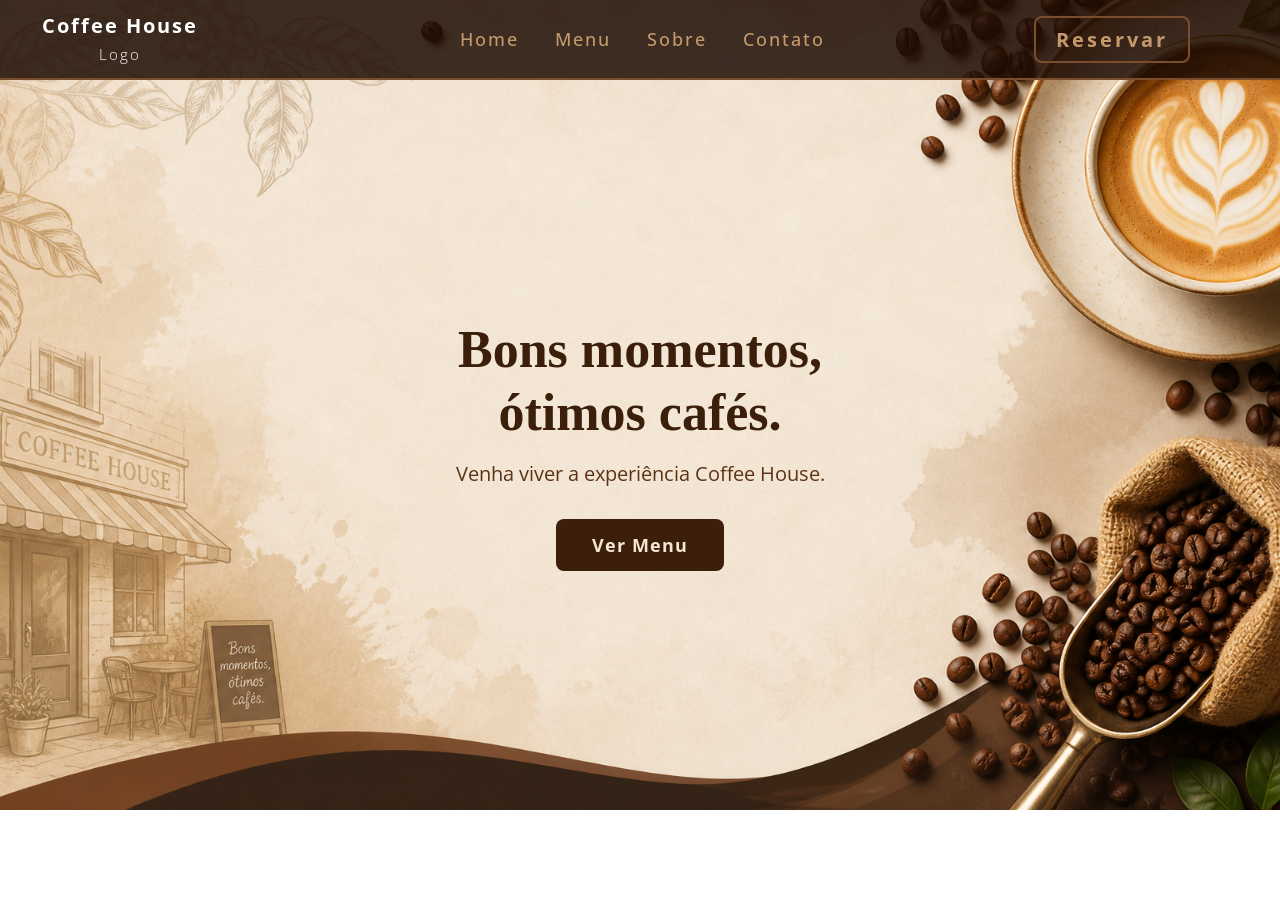
==== index.html @ dd206378 "feat: add hero section and navigation" ====
<!DOCTYPE html>
<html lang="pt-br">
    <head>
        <title>Landing Page Cafeteria</title>
        <meta charset="UTF-8">
        <meta name="viewport" content="width=device-width, initial-scale=1.0">
        <meta name="description" content="Conteúdo do meu site."/>
        <meta name="keywords" content="palavras,separadas,por,virgula"/>
        <meta name="author" content="Leonardo"/>
        <link rel="stylesheet" href="css/style.css">
        <link rel="preconnect" href="https://fonts.googleapis.com">
        <link rel="preconnect" href="https://fonts.gstatic.com" crossorigin>
        <link href="https://fonts.googleapis.com/css2?family=Open+Sans:ital,wght@0,300..800;1,300..800&display=swap" rel="stylesheet">
    </head>
    <body>
        <header>
            <nav>
                <div class="logo">
                    <p>Coffee House</p>
                    <span>Logo</span>
                </div>

                <div>
                    <ul>
                        <li><a href="">Home</a></li>
                        <li><a href="">Menu</a></li>
                        <li><a href="">Sobre</a></li>
                        <li><a href="">Contato</a></li>
                    </ul>
                </div>

                <a href="" class="btn-reservar">Reservar</a>
            </nav>

            <div class="hero-content">
                <h1>Bons momentos,<br>ótimos cafés.</h1>
                <p>Venha viver a experiência Coffee House.</p>
                <a href="#" class="btn-ver-menu">Ver Menu</a>
            </div>
        </header>

    </body>
</html>
---- css/style.css ----
*{
    margin: 0;
    padding: 0;
    box-sizing: border-box;
    font-family: "Open Sans";
}

html, body{
    height: 100%;
}

.container{
    max-width: 1280px;
    margin: 0 auto;
}

header{
    display: flex;
    flex-direction: column;
    width: 100%;
    height: 90vh;
    background-image: url(../assets/img/bg-coffee.png);
    background-size: 100% 100%;
    background-position: center;
}

.logo{
    width: 160px;
    text-align: center;
    color: white;
    font-size: 20px;
    font-weight: bold;
    letter-spacing: 2px;
}

.logo span{
    font-size: 15px;
    font-weight: 200;
}

nav{
    display: flex;
    justify-content: space-between;
    align-items: center;
    padding: 0 40px;
    height: 80px;
    background-color: rgba(30, 12, 4, 0.85);
    border-bottom: 2px solid #7A4E2D;
}

nav ul{
    list-style: none;
    display: flex;
    gap: 36px;
}

nav ul li a{
    text-decoration: none;
    font-size: 18px;
    color: #C49A6C;
    letter-spacing: 2px;
    font-weight: 500;
}

nav ul li a.active{
    color: #F5E6D3;
    font-weight: bold;
    border-bottom: 1px solid #C49A6C;
    padding-bottom: 2px;
}

nav ul li a:hover{
    color: #F5E6D3;
}

.btn-reservar{
    position: relative;
    right: 50px;
    text-decoration: none;
    font-size: 20px;
    font-weight: 700;
    color: #C49A6C;
    letter-spacing: 3px;
    border: 2px solid #7A4E2D;
    padding: 8px 20px;
    border-radius: 8px;
}

.btn-reservar:hover{
    color: #F5E6D3;
    border-color: #C49A6C;
}

.hero-content {
    flex: 1;
    display: flex;
    flex-direction: column;
    justify-content: center;
    align-items: center;
    text-align: center;
    max-width: 100%;
    padding: 60px;
}

.hero-content h1{
    font-size: 52px;
    color: #3B1F0A;
    line-height: 1.2;
    margin-bottom: 16px;
    font-family: Georgia, serif;
}

.hero-content p {
    font-size: 20px;
    color: #5C3317;
    margin-bottom: 32px;
}

.btn-ver-menu{
    display: inline-block;
    background-color: #3B1F0A;
    color: #F5E6D3;
    text-decoration: none;
    padding: 14px 36px;
    border-radius: 8px;
    font-size: 18px;
    font-weight: bold;
    letter-spacing: 1px;
}

.btn-ver-menu:hover{
    background: #3B1F0A;
    background: linear-gradient(90deg, rgba(59, 31, 10, 1) 0%, rgba(133, 83, 45, 1) 50%, rgba(59, 31, 10, 1) 100%);
    outline: 2px solid #9e6a43;
    outline-offset: -4px;
}
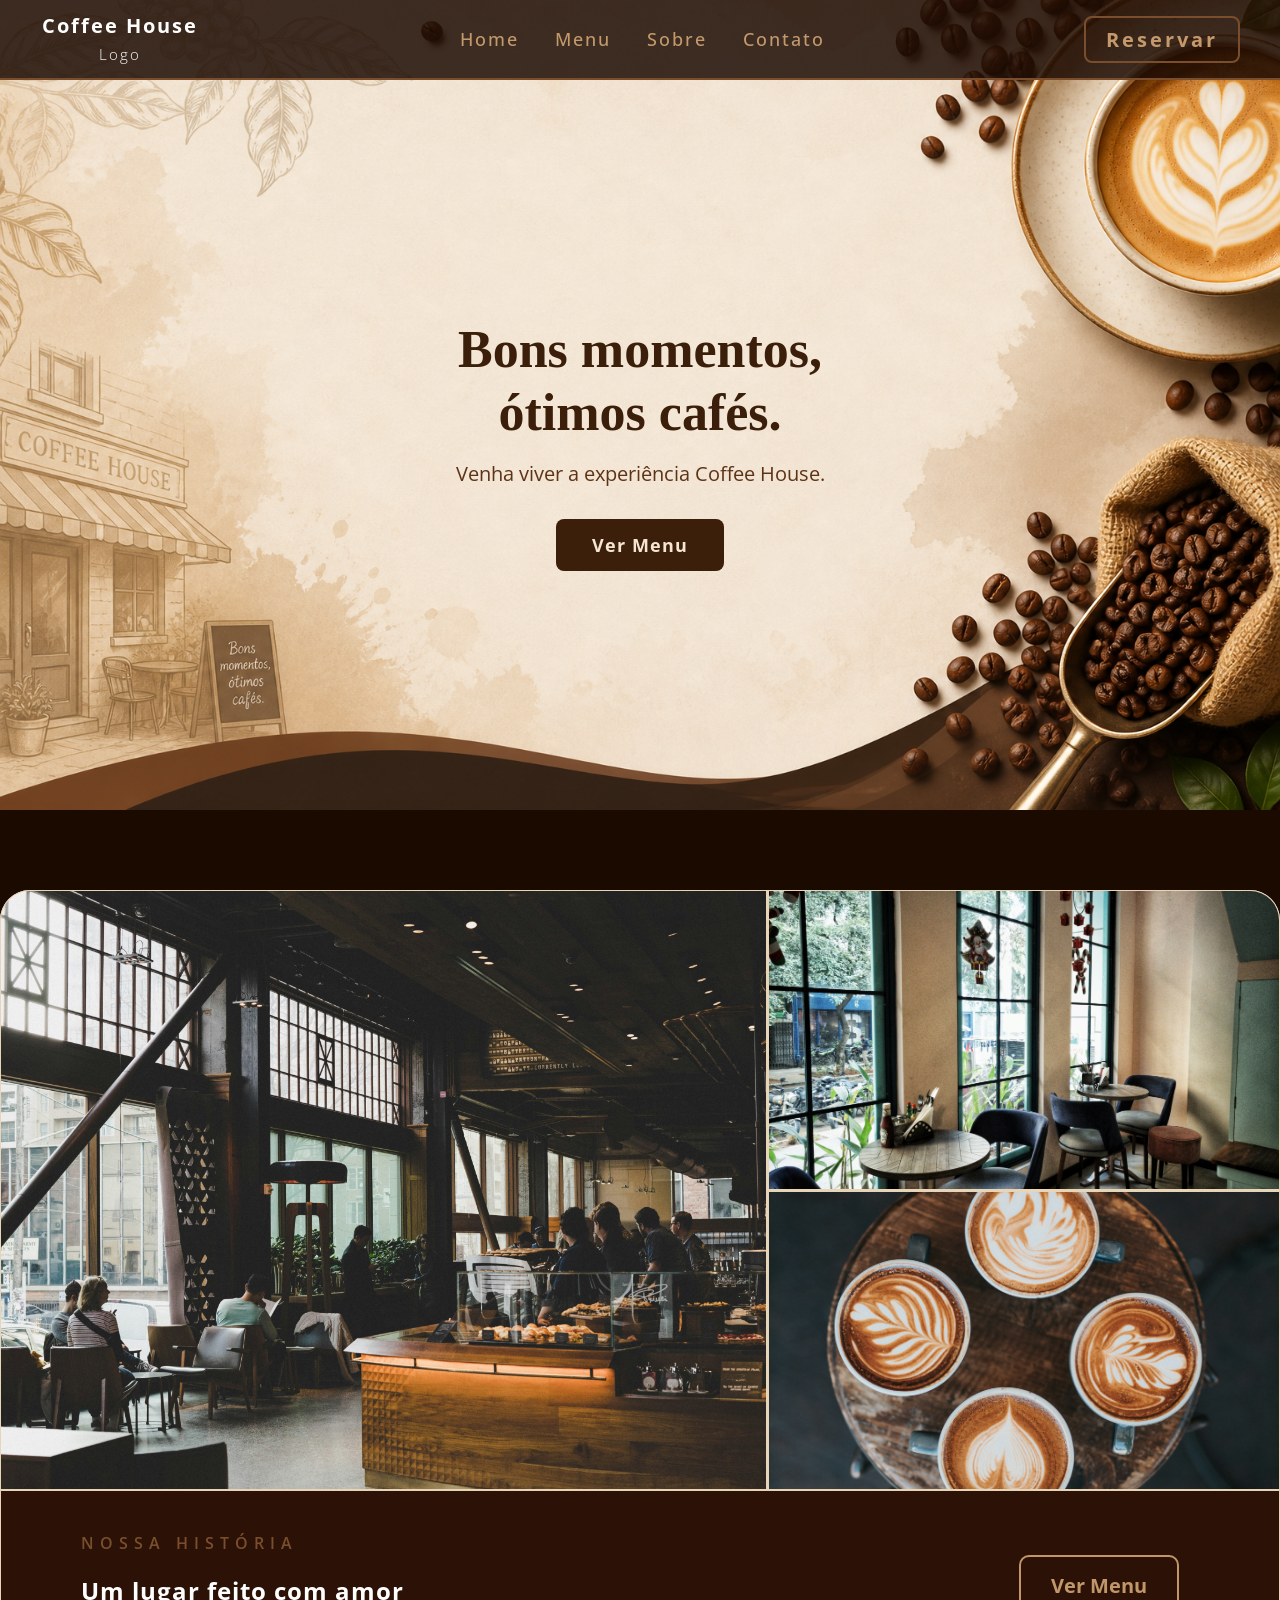
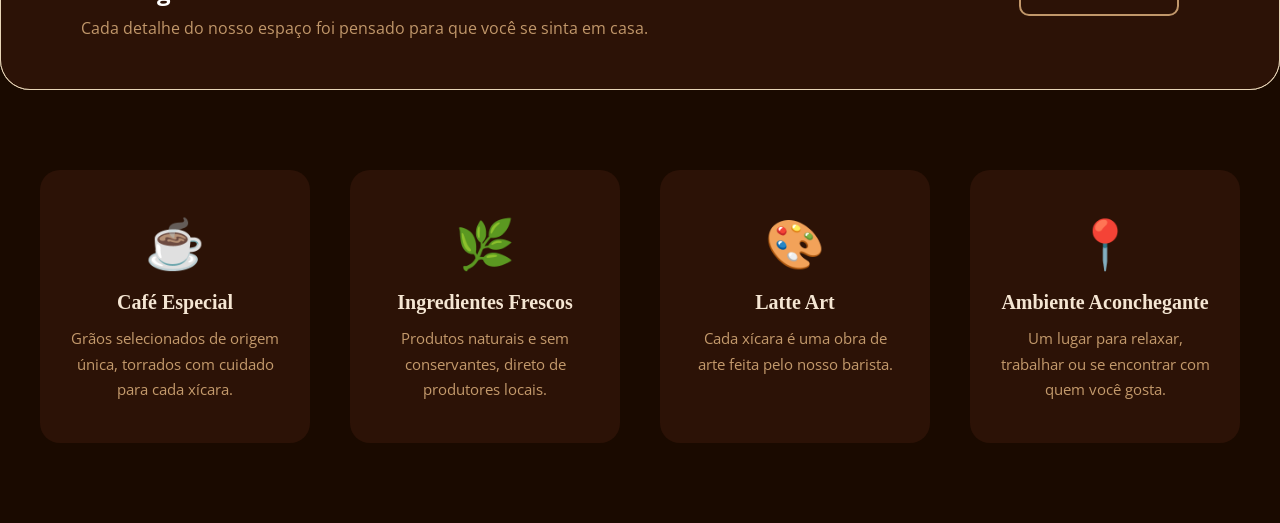
==== commit 23174090: "feat: add ambience gallery and differences section" ====
--- a/index.html
+++ b/index.html
@@ -22,14 +22,14 @@
 
                 <div>
                     <ul>
-                        <li><a href="">Home</a></li>
-                        <li><a href="">Menu</a></li>
-                        <li><a href="">Sobre</a></li>
-                        <li><a href="">Contato</a></li>
+                        <li><a href="#">Home</a></li>
+                        <li><a href="#">Menu</a></li>
+                        <li><a href="#">Sobre</a></li>
+                        <li><a href="#">Contato</a></li>
                     </ul>
                 </div>
 
-                <a href="" class="btn-reservar">Reservar</a>
+                <a href="#" class="btn-reservar">Reservar</a>
             </nav>
 
             <div class="hero-content">
@@ -39,5 +39,59 @@
             </div>
         </header>
 
+        <section class="ambience">
+            <div class="gallery-container">
+                <div class="gallery-grid">
+                    <div class="gallery-main">
+                        <img src="assets/img/coffee-interior.jpg" alt="Interior principal">
+                    </div>
+
+                    <div class="gallery-side">
+                        <img src="assets/img/coffee-ambience.jpg" alt="Foto 2">
+                    </div>
+
+                    <div class="gallery-side">
+                        <img src="assets/img/coffee-art.jpg" alt="Foto 3">
+                    </div>
+                </div>
+
+                <div class="info-bar">
+                    <div class="info-text">
+                        <span class="tag">NOSSA HISTÓRIA</span>
+                        <h2>Um lugar feito com amor</h2>
+                        <p>Cada detalhe do nosso espaço foi pensado para que você se sinta em casa.</p>
+                    </div>
+                    <a href="#menu" class="info-btn-ver-menu">Ver Menu</a>
+                </div>
+            </div>
+        </section>
+
+        <section id="differences">
+            <div class="container">
+                <div class="card">
+                    <span>☕</span>
+                    <h3>Café Especial</h3>
+                    <p>Grãos selecionados de origem única, torrados com cuidado para cada xícara.</p>
+                </div>
+
+                <div class="card">
+                    <span>🌿</span>
+                    <h3>Ingredientes Frescos</h3>
+                    <p>Produtos naturais e sem conservantes, direto de produtores locais.</p>
+                </div>
+                
+                <div class="card">
+                    <span>🎨</span>
+                    <h3>Latte Art</h3>
+                    <p>Cada xícara é uma obra de arte feita pelo nosso barista.</p>
+                </div>
+
+                <div class="card">
+                    <span>📍</span>
+                    <h3>Ambiente Aconchegante</h3>
+                    <p>Um lugar para relaxar, trabalhar ou se encontrar com quem você gosta.</p>
+                </div>
+            </div>
+        </section>
     </body>
 </html>
--- a/css/style.css
+++ b/css/style.css
@@ -2,16 +2,12 @@
     margin: 0;
     padding: 0;
     box-sizing: border-box;
-    font-family: "Open Sans";
+    font-family: "Open Sans", sans-serif;
 }
 
 html, body{
     height: 100%;
-}
-
-.container{
-    max-width: 1280px;
-    margin: 0 auto;
+    background-color: #1a0a00;
 }
 
 header{
@@ -74,8 +70,6 @@
 }
 
 .btn-reservar{
-    position: relative;
-    right: 50px;
     text-decoration: none;
     font-size: 20px;
     font-weight: 700;
@@ -91,7 +85,7 @@
     border-color: #C49A6C;
 }
 
-.hero-content {
+.hero-content{
     flex: 1;
     display: flex;
     flex-direction: column;
@@ -110,7 +104,7 @@
     font-family: Georgia, serif;
 }
 
-.hero-content p {
+.hero-content p{
     font-size: 20px;
     color: #5C3317;
     margin-bottom: 32px;
@@ -130,7 +124,146 @@
 
 .btn-ver-menu:hover{
     background: #3B1F0A;
-    background: linear-gradient(90deg, rgba(59, 31, 10, 1) 0%, rgba(133, 83, 45, 1) 50%, rgba(59, 31, 10, 1) 100%);
+    background: linear-gradient(90deg, 
+    rgba(59, 31, 10, 1) 0%, 
+    rgba(133, 83, 45, 1) 50%, 
+    rgba(59, 31, 10, 1) 100%);
     outline: 2px solid #9e6a43;
     outline-offset: -4px;
+}
+
+.ambience{
+    background-color: #1a0a00;
+    margin-top: 80px;
+}
+
+.gallery-container{
+    max-width: 1280px;
+    margin: 0 auto;
+    width: 100%;
+    height: 800px;
+    border-radius: 30px;
+    background-color: #E8D5B7;
+}
+
+.gallery-grid{
+    display: grid;
+    grid-template-columns: 3fr 2fr;
+    grid-template-rows: 1fr 1fr;
+    gap: 3px;
+    height: 75%;
+    overflow: hidden;
+    border: 1px solid #E8D5B7;
+    border-top-left-radius: 30px;
+    border-top-right-radius: 30px;
+}
+
+.gallery-main{
+    grid-row: 1 / 3;
+}
+
+.gallery-main,
+.gallery-side{
+    overflow: hidden;
+    min-height: 0;
+    min-width: 0;
+}
+
+.gallery-main img,
+.gallery-side img{
+    width: 100%;
+    height: 100%;
+    object-fit: cover;
+    display: block;
+}
+
+.info-bar{
+    display: flex;
+    align-items: center;
+    justify-content: space-between;
+    background: #2c1206;
+    padding: 30px 0 40px 80px;
+    gap: 1rem;
+    height: 25%;
+    border: 1px solid #E8D5B7;
+    border-bottom-left-radius: 30px;
+    border-bottom-right-radius: 30px;
+}
+
+.tag{
+    color: #7A4E2D;
+    letter-spacing: 6px;
+    font-weight: 600;
+}
+
+div.info-text h2{
+    color: white;
+    letter-spacing: 1px;
+    margin: 20px 0 10px 0;
+}
+
+div.info-text p{
+    color: #C1976A;
+}
+
+.info-btn-ver-menu{
+    color: #C1976A;
+    font-size: 20px;
+    font-weight: 700;
+    padding: 15px 30px;
+    margin-right: 100px;
+    border: 2px solid #C1976A;
+    border-radius: 10px;
+    text-decoration: none;
+}
+
+.info-btn-ver-menu:hover{
+    color: #ffd3a4;
+    border: 3px solid #ffd3a4;
+}
+
+#differences{
+    background-color: #1A0A00;
+    padding: 80px 40px;
+}
+
+#differences .container{
+    display: flex;
+    gap: 40px;
+    justify-content: center;
+}
+
+.card{
+    display: flex;
+    flex-direction: column;
+    align-items: center;
+    text-align: center;
+    background-color: #2C1206;
+    border-radius: 20px;
+    padding: 40px 30px;
+    flex: 1;
+    max-width: 320px;
+    transition: transform 0.3s;
+}
+
+.card:hover{
+    transform: translateY(-8px);
+}
+
+.card span{
+    font-size: 48px;
+    margin-bottom: 16px;
+}
+
+.card h3{
+    font-size: 20px;
+    color: #F5E6D3;
+    margin-bottom: 12px;
+    font-family: Georgia, serif;
+}
+
+.card p{
+    font-size: 15px;
+    color: #C49A6C;
+    line-height: 1.7;
 }
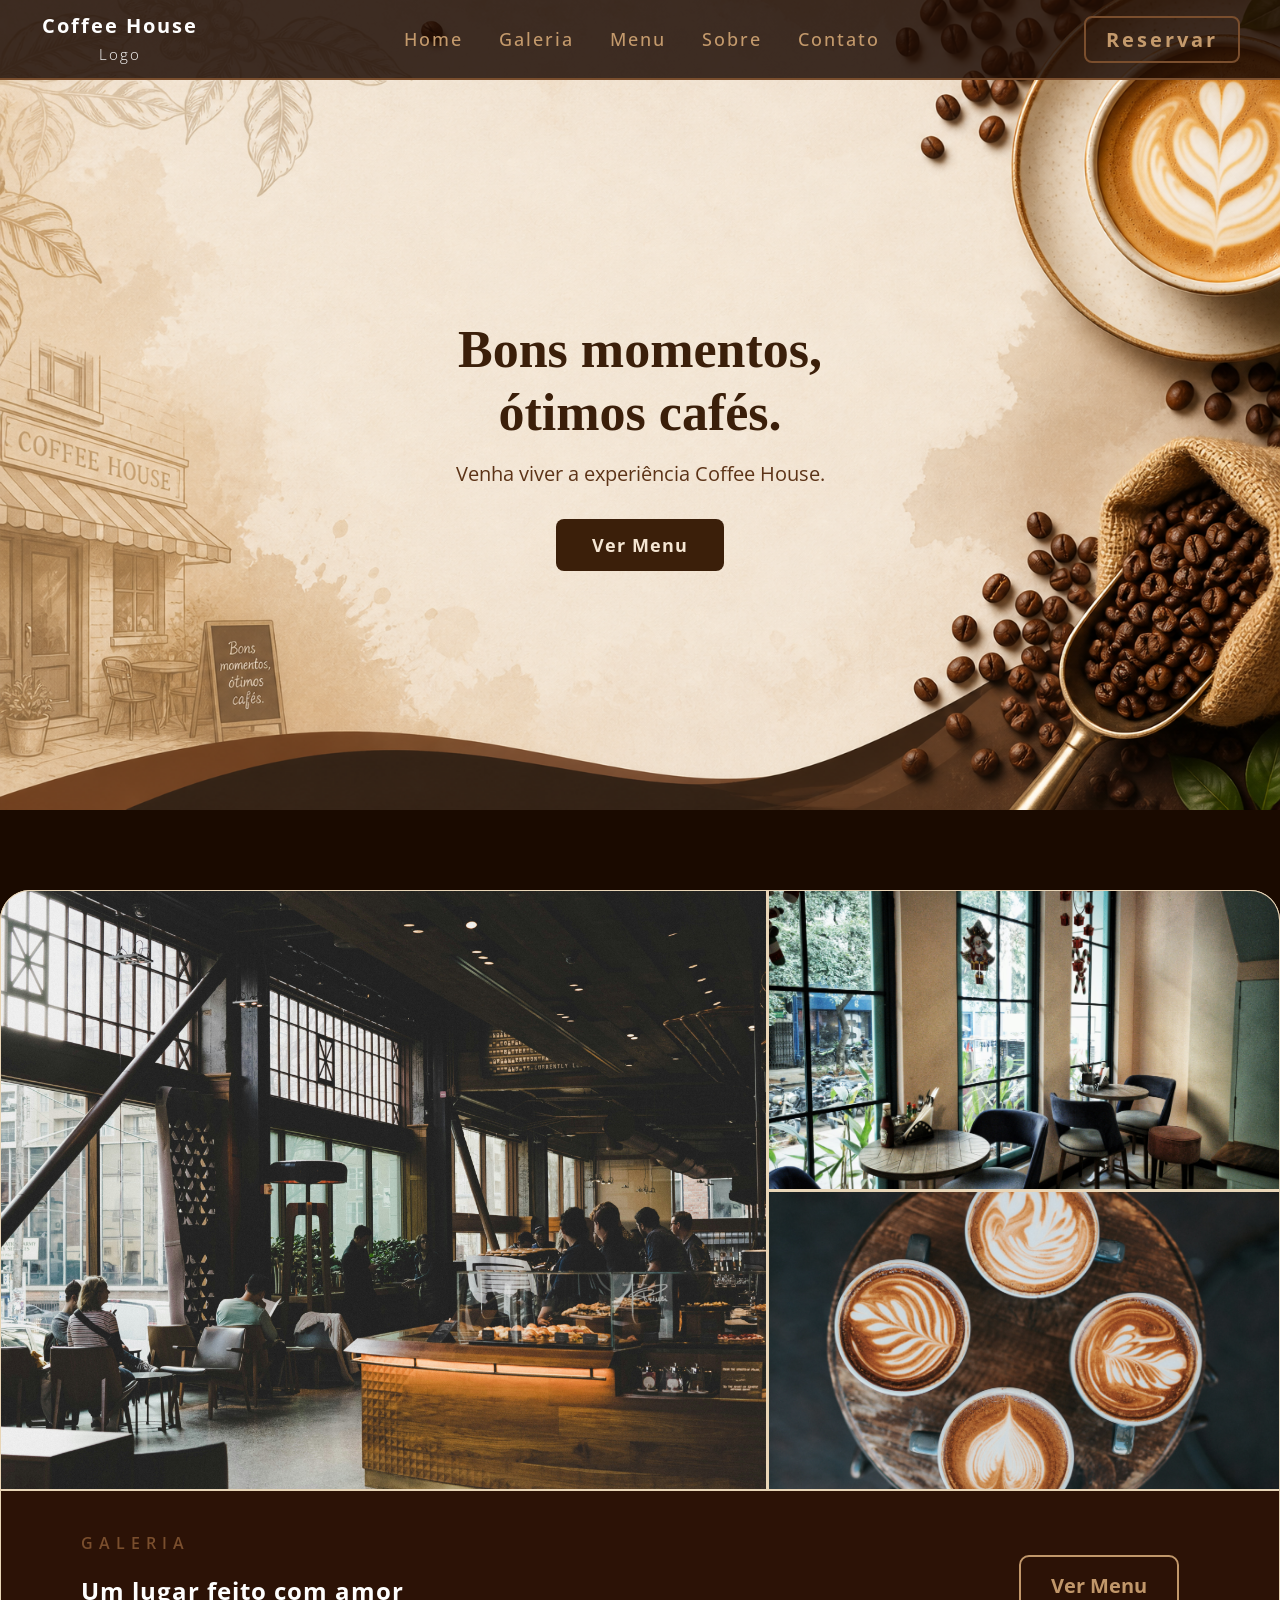
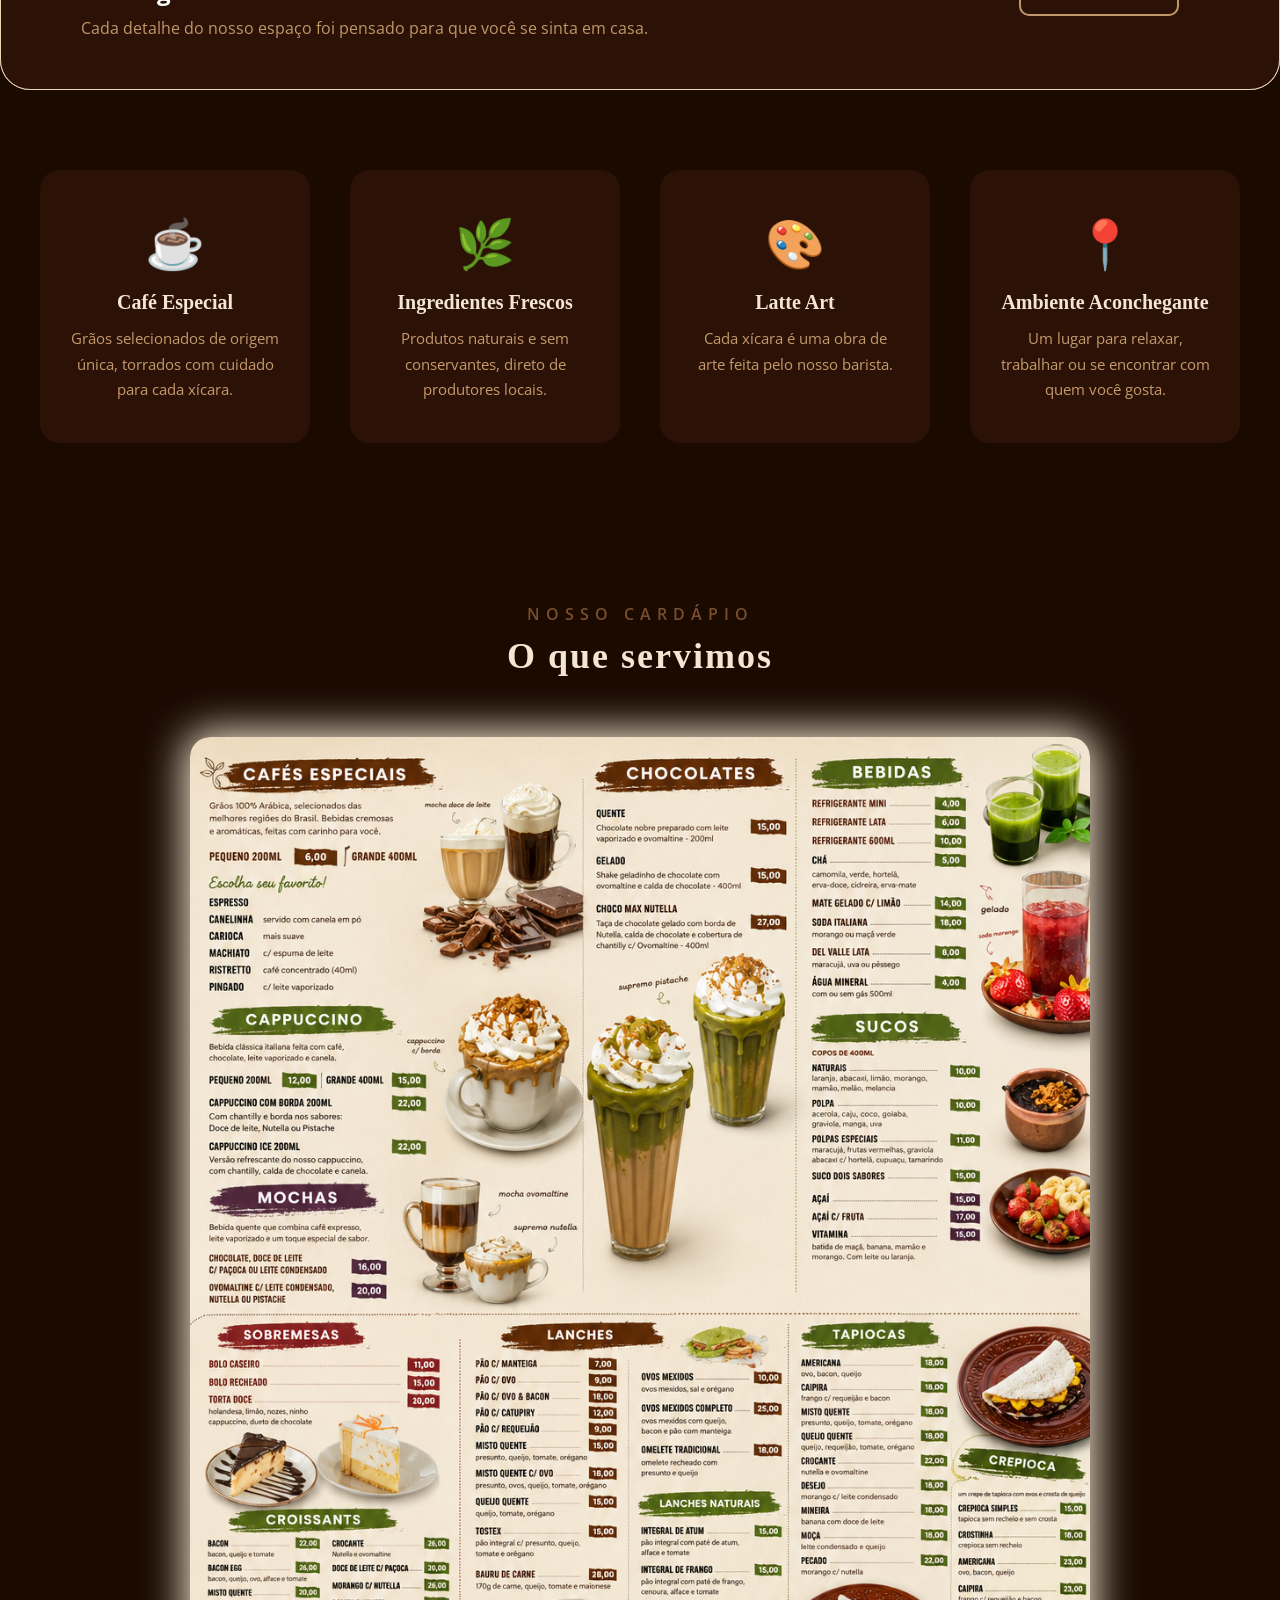
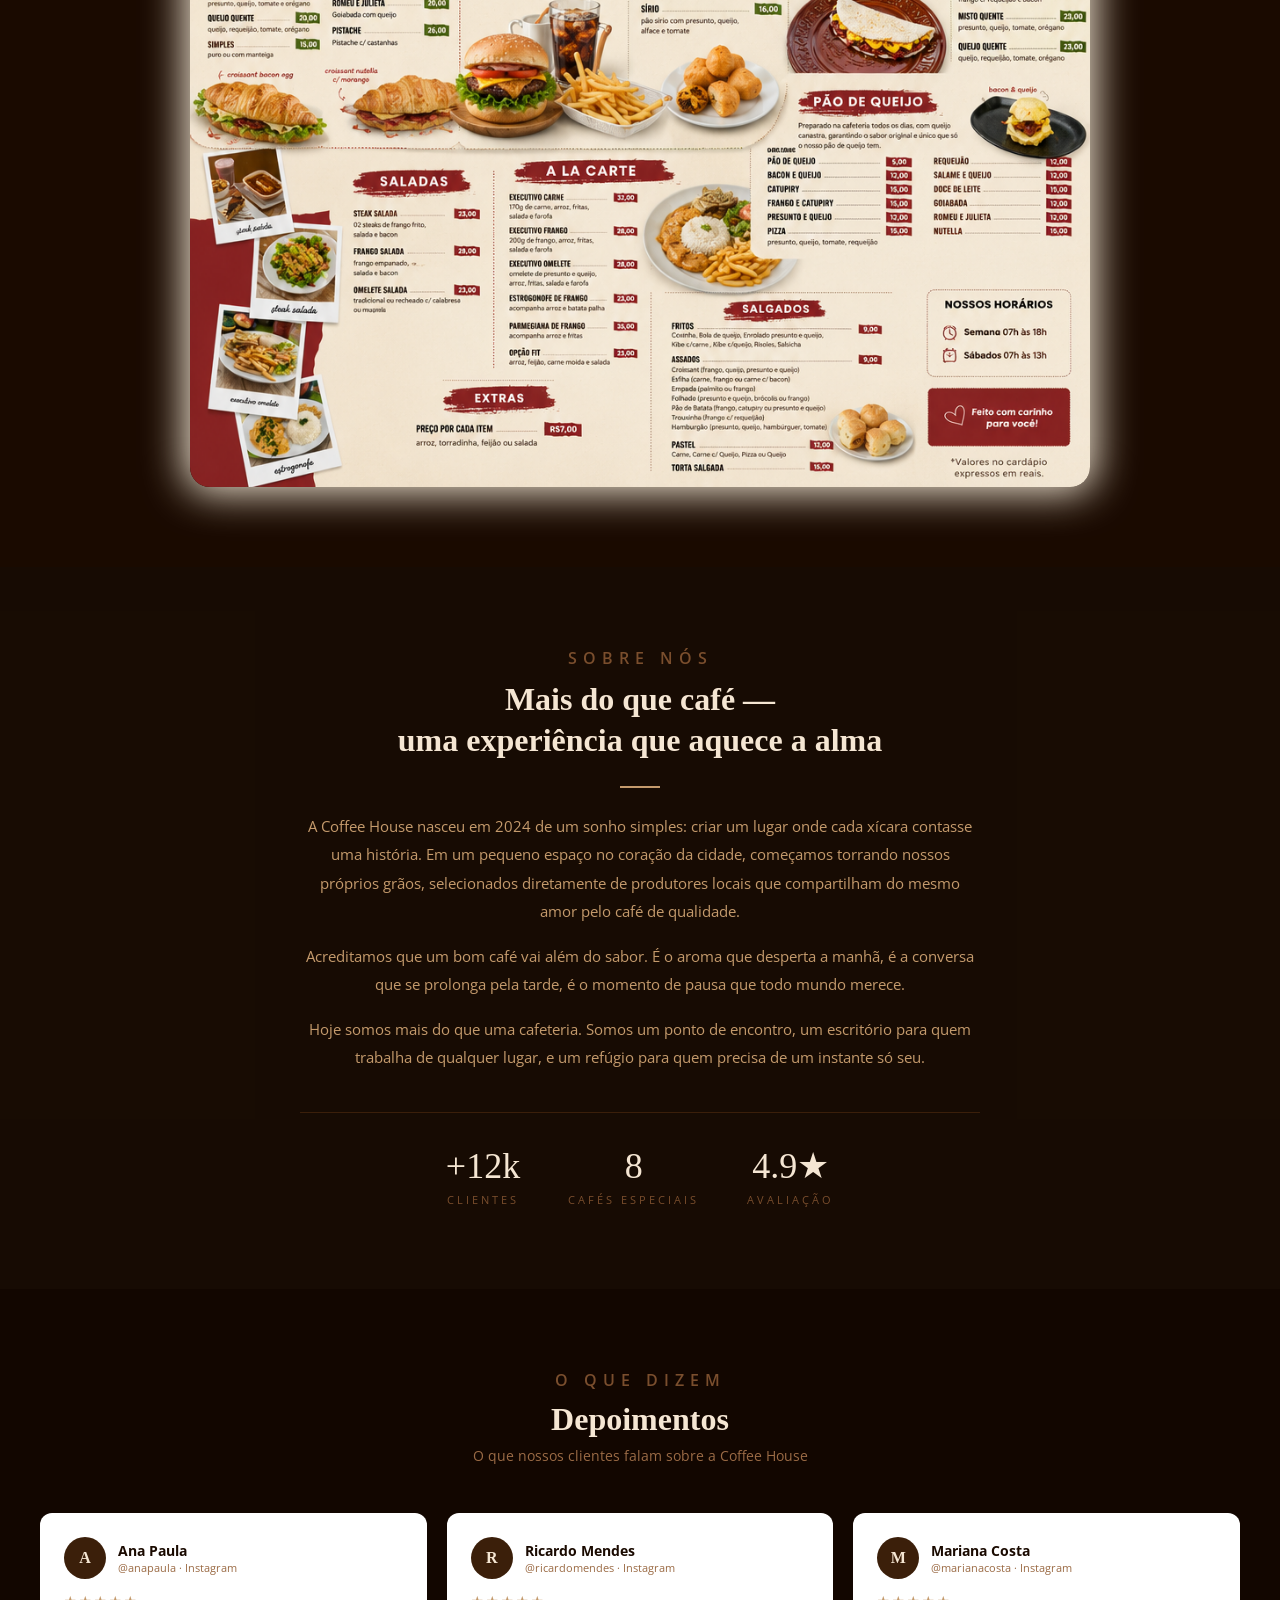
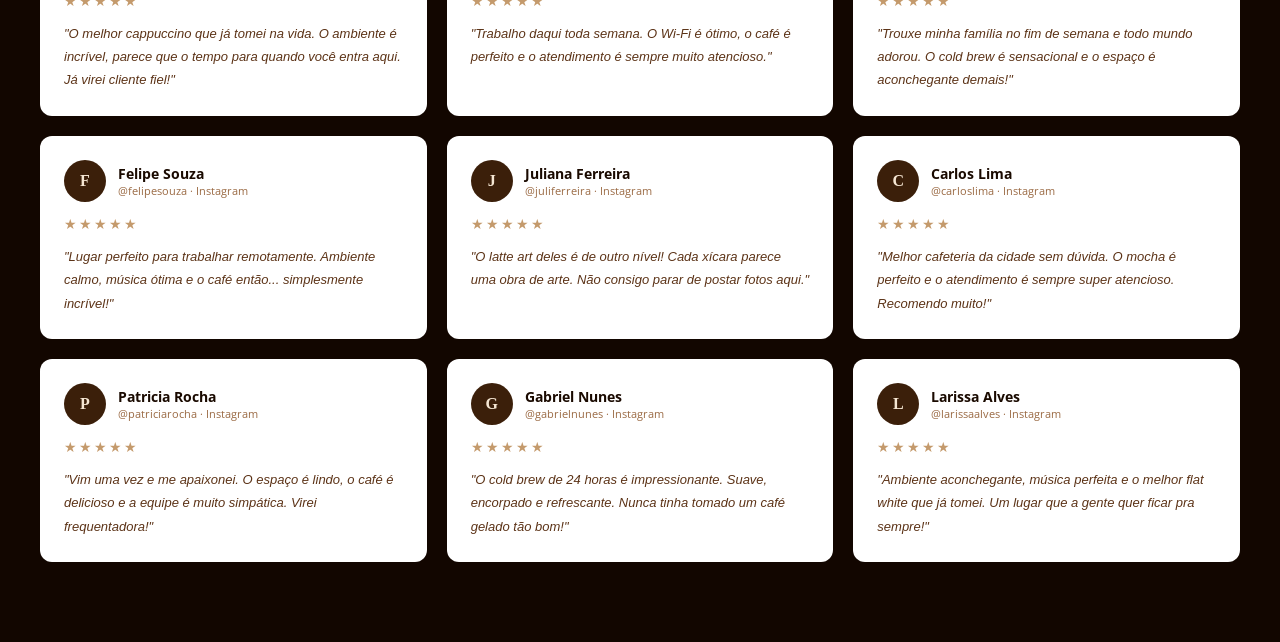
==== commit 0d6d2374: "feat: add menu, about, testimonials sections and navigation functions" ====
--- a/index.html
+++ b/index.html
@@ -23,9 +23,10 @@
                 <div>
                     <ul>
                         <li><a href="#">Home</a></li>
-                        <li><a href="#">Menu</a></li>
-                        <li><a href="#">Sobre</a></li>
-                        <li><a href="#">Contato</a></li>
+                        <li><a href="#ambience">Galeria</a></li>
+                        <li><a href="#menu">Menu</a></li>
+                        <li><a href="#about">Sobre</a></li>
+                        <li><a href="#contato">Contato</a></li>
                     </ul>
                 </div>
 
@@ -35,11 +36,11 @@
             <div class="hero-content">
                 <h1>Bons momentos,<br>ótimos cafés.</h1>
                 <p>Venha viver a experiência Coffee House.</p>
-                <a href="#" class="btn-ver-menu">Ver Menu</a>
+                <a href="#menu" class="btn-ver-menu">Ver Menu</a>
             </div>
         </header>
 
-        <section class="ambience">
+        <section id="ambience">
             <div class="gallery-container">
                 <div class="gallery-grid">
                     <div class="gallery-main">
@@ -57,7 +58,7 @@
 
                 <div class="info-bar">
                     <div class="info-text">
-                        <span class="tag">NOSSA HISTÓRIA</span>
+                        <span class="info-text-tag">GALERIA</span>
                         <h2>Um lugar feito com amor</h2>
                         <p>Cada detalhe do nosso espaço foi pensado para que você se sinta em casa.</p>
                     </div>
@@ -93,5 +94,161 @@
                 </div>
             </div>
         </section>
+
+        <section id="menu">
+            <div class="container">
+                <p class="menu-tag">NOSSO CARDÁPIO</p>
+                <h2>O que servimos</h2>
+                <img src="assets/img/menu.png" alt="Cardápio Coffee House">
+            </div>
+        </section>
+
+        <section id="about">
+            <div class="about-overlay"></div>
+            <div class="about-content">
+                <span class="about-tag">SOBRE NÓS</span>
+                <h2>Mais do que café —<br>uma experiência que aquece a alma</h2>
+                <div class="about-divider"></div>
+                <p>A Coffee House nasceu em 2024 de um sonho simples: criar um lugar onde cada xícara contasse uma história. Em um pequeno espaço no coração da cidade, começamos torrando nossos próprios grãos, selecionados diretamente de produtores locais que compartilham do mesmo amor pelo café de qualidade.</p>
+
+                <p>Acreditamos que um bom café vai além do sabor. É o aroma que desperta a manhã, é a conversa que se prolonga pela tarde, é o momento de pausa que todo mundo merece.</p>
+                
+                <p>Hoje somos mais do que uma cafeteria. Somos um ponto de encontro, um escritório para quem trabalha de qualquer lugar, e um refúgio para quem precisa de um instante só seu.</p>
+                <div class="about-stats">
+                    <div>
+                        <span class="stat-number">+12k</span>
+                        <span class="stat-label">CLIENTES</span>
+                    </div>
+
+                    <div>
+                        <span class="stat-number">8</span>
+                        <span class="stat-label">CAFÉS ESPECIAIS</span>
+                    </div>
+
+                    <div>
+                        <span class="stat-number">4.9★</span>
+                        <span class="stat-label">AVALIAÇÃO</span>
+                    </div>
+                </div>
+            </div>
+        </section>
+
+        <section id="testimonials">
+            <div class="container">
+                <span class="test-tag">O QUE DIZEM</span>
+                <h2 class="test-title">Depoimentos</h2>
+                <p class="test-sub">O que nossos clientes falam sobre a Coffee House</p>
+
+                <div class="test-grid">
+                    <div class="test-card">
+                        <div class="test-card-header">
+                            <div class="avatar">A</div>
+                            <div>
+                                <p class="author-name">Ana Paula</p>
+                                <p class="author-handle">@anapaula · Instagram</p>
+                            </div>
+                        </div>
+                        <span class="stars">★★★★★</span>
+                        <p class="test-text">"O melhor cappuccino que já tomei na vida. O ambiente é incrível, parece que o tempo para quando você entra aqui. Já virei cliente fiel!"</p>
+                    </div>
+
+                    <div class="test-card">
+                        <div class="test-card-header">
+                            <div class="avatar">R</div>
+                            <div>
+                                <p class="author-name">Ricardo Mendes</p>
+                                <p class="author-handle">@ricardomendes · Instagram</p>
+                            </div>
+                        </div>
+                        <span class="stars">★★★★★</span>
+                        <p class="test-text">"Trabalho daqui toda semana. O Wi-Fi é ótimo, o café é perfeito e o atendimento é sempre muito atencioso."</p>
+                    </div>
+
+                    <div class="test-card">
+                        <div class="test-card-header">
+                            <div class="avatar">M</div>
+                            <div>
+                                <p class="author-name">Mariana Costa</p>
+                                <p class="author-handle">@marianacosta · Instagram</p>
+                            </div>
+                        </div>
+                        <span class="stars">★★★★★</span>
+                        <p class="test-text">"Trouxe minha família no fim de semana e todo mundo adorou. O cold brew é sensacional e o espaço é aconchegante demais!"</p>
+                    </div>
+
+                    <div class="test-card">
+                        <div class="test-card-header">
+                            <div class="avatar">F</div>
+                            <div>
+                                <p class="author-name">Felipe Souza</p>
+                                <p class="author-handle">@felipesouza · Instagram</p>
+                            </div>
+                        </div>
+                        <span class="stars">★★★★★</span>
+                        <p class="test-text">"Lugar perfeito para trabalhar remotamente. Ambiente calmo, música ótima e o café então... simplesmente incrível!"</p>
+                    </div>
+
+                    <div class="test-card">
+                        <div class="test-card-header">
+                            <div class="avatar">J</div>
+                            <div>
+                                <p class="author-name">Juliana Ferreira</p>
+                                <p class="author-handle">@juliferreira · Instagram</p>
+                            </div>
+                        </div>
+                        <span class="stars">★★★★★</span>
+                        <p class="test-text">"O latte art deles é de outro nível! Cada xícara parece uma obra de arte. Não consigo parar de postar fotos aqui."</p>
+                    </div>
+
+                    <div class="test-card">
+                        <div class="test-card-header">
+                            <div class="avatar">C</div>
+                            <div>
+                                <p class="author-name">Carlos Lima</p>
+                                <p class="author-handle">@carloslima · Instagram</p>
+                            </div>
+                        </div>
+                        <span class="stars">★★★★★</span>
+                        <p class="test-text">"Melhor cafeteria da cidade sem dúvida. O mocha é perfeito e o atendimento é sempre super atencioso. Recomendo muito!"</p>
+                    </div>
+
+                    <div class="test-card">
+                        <div class="test-card-header">
+                            <div class="avatar">P</div>
+                            <div>
+                                <p class="author-name">Patricia Rocha</p>
+                                <p class="author-handle">@patriciarocha · Instagram</p>
+                            </div>
+                        </div>
+                        <span class="stars">★★★★★</span>
+                        <p class="test-text">"Vim uma vez e me apaixonei. O espaço é lindo, o café é delicioso e a equipe é muito simpática. Virei frequentadora!"</p>
+                    </div>
+
+                    <div class="test-card">
+                        <div class="test-card-header">
+                            <div class="avatar">G</div>
+                            <div>
+                                <p class="author-name">Gabriel Nunes</p>
+                                <p class="author-handle">@gabrielnunes · Instagram</p>
+                            </div>
+                        </div>
+                        <span class="stars">★★★★★</span>
+                        <p class="test-text">"O cold brew de 24 horas é impressionante. Suave, encorpado e refrescante. Nunca tinha tomado um café gelado tão bom!"</p>
+                    </div>
+
+                    <div class="test-card">
+                        <div class="test-card-header">
+                            <div class="avatar">L</div>
+                            <div>
+                                <p class="author-name">Larissa Alves</p>
+                                <p class="author-handle">@larissaalves · Instagram</p>
+                            </div>
+                        </div>
+                        <span class="stars">★★★★★</span>
+                        <p class="test-text">"Ambiente aconchegante, música perfeita e o melhor flat white que já tomei. Um lugar que a gente quer ficar pra sempre!"</p>
+                    </div>
+                </div>
+            </div>
+        </section>
     </body>
 </html>
--- a/css/style.css
+++ b/css/style.css
@@ -8,8 +8,10 @@
 html, body{
     height: 100%;
     background-color: #1a0a00;
-}
-
+    scroll-behavior: smooth;
+}
+
+/* ===== HEADER, NAVIGATION ===== */
 header{
     display: flex;
     flex-direction: column;
@@ -56,6 +58,7 @@
     color: #C49A6C;
     letter-spacing: 2px;
     font-weight: 500;
+    transition: 0.3s ease;
 }
 
 nav ul li a.active{
@@ -67,6 +70,8 @@
 
 nav ul li a:hover{
     color: #F5E6D3;
+    border-bottom: 1px solid white;
+    box-shadow: 0 8px 6px -8px rgba(255, 255, 255, 0.5);
 }
 
 .btn-reservar{
@@ -78,6 +83,7 @@
     border: 2px solid #7A4E2D;
     padding: 8px 20px;
     border-radius: 8px;
+    transition: 0.3s ease;
 }
 
 .btn-reservar:hover{
@@ -120,6 +126,7 @@
     font-size: 18px;
     font-weight: bold;
     letter-spacing: 1px;
+    transition: 0.2s ease;
 }
 
 .btn-ver-menu:hover{
@@ -132,7 +139,8 @@
     outline-offset: -4px;
 }
 
-.ambience{
+/* ===== GALLERY ===== */
+#ambience{
     background-color: #1a0a00;
     margin-top: 80px;
 }
@@ -190,7 +198,7 @@
     border-bottom-right-radius: 30px;
 }
 
-.tag{
+.info-text-tag{
     color: #7A4E2D;
     letter-spacing: 6px;
     font-weight: 600;
@@ -215,13 +223,15 @@
     border: 2px solid #C1976A;
     border-radius: 10px;
     text-decoration: none;
+    transition: 0.3s ease;
 }
 
 .info-btn-ver-menu:hover{
     color: #ffd3a4;
-    border: 3px solid #ffd3a4;
-}
-
+    border: 2px solid #ffd3a4;
+}
+
+/* ===== DIFFERENCES ===== */
 #differences{
     background-color: #1A0A00;
     padding: 80px 40px;
@@ -266,4 +276,202 @@
     font-size: 15px;
     color: #C49A6C;
     line-height: 1.7;
+}
+
+/* ===== MENU ===== */
+#menu{
+    background-color: #1A0A00;
+    padding: 80px 40px;
+    text-align: center;
+}
+
+#menu .menu-tag{
+    font-size: 16px;
+    color: #7A4E2D;
+    letter-spacing: 6px;
+    font-weight: 600;
+    display: block;
+    margin-bottom: 10px;
+}
+
+#menu h2{
+    font-family: Georgia, serif;
+    font-size: 36px;
+    letter-spacing: 2px;
+    color: #F5E6D3;
+    margin-bottom: 60px;
+}
+
+#menu img{
+    width: 100%;
+    max-width: 900px;
+    border-radius: 20px;
+    box-shadow: 0 0 40px 5px #f5ead7;
+    display: block;
+    margin: 0 auto;
+}
+
+/* ===== ABOUT ===== */
+#about{
+    background: #3B1F0A;
+    position: relative;
+    padding: 80px 60px;
+    text-align: center;
+    overflow: hidden;
+}
+
+.about-overlay{
+    position: absolute;
+    inset: 0;
+    background: rgba(10, 4, 0, 0.72);
+}
+
+.about-content{
+    position: relative;
+    z-index: 1;
+    max-width: 680px;
+    margin: 0 auto;
+}
+
+.about-tag{
+    font-size: 16px;
+    color: #7A4E2D;
+    letter-spacing: 6px;
+    font-weight: 600;
+    display: block;
+    margin-bottom: 10px;
+}
+
+.about-content h2{
+    font-family: Georgia, serif;
+    font-size: 32px;
+    color: #F5E6D3;
+    margin-bottom: 24px;
+    line-height: 1.3;
+}
+
+.about-divider{
+    width: 40px;
+    height: 2px;
+    background: #C49A6C;
+    margin: 0 auto 24px;
+}
+
+.about-content p{
+    font-size: 15px;
+    color: #C49A6C;
+    line-height: 1.9;
+    margin-bottom: 16px;
+}
+
+.about-stats{
+    display: flex;
+    justify-content: center;
+    gap: 48px;
+    margin-top: 40px;
+    padding-top: 32px;
+    border-top: 1px solid #3B1F0A;
+}
+
+.stat-number{
+    font-family: Georgia, serif;
+    font-size: 36px;
+    color: #F5E6D3;
+    display: block;
+}
+
+.stat-label{
+    font-size: 11px;
+    color: #7A4E2D;
+    letter-spacing: 3px;
+}
+
+/* ===== TESTIMONIALS ===== */
+#testimonials{
+    background-color: #120600;
+    padding: 80px 40px;
+    text-align: center;
+}
+
+.test-tag{
+    font-size: 16px;
+    color: #7A4E2D;
+    letter-spacing: 6px;
+    font-weight: 600;
+    display: block;
+    margin-bottom: 10px;
+}
+
+.test-title{
+    font-family: Georgia, serif;
+    font-size: 32px;
+    color: #F5E6D3;
+    margin-bottom: 8px;
+}
+
+.test-sub{
+    font-size: 14px;
+    color: #9B6B45;
+    margin-bottom: 48px;
+}
+
+.test-grid{
+    display: grid;
+    grid-template-columns: repeat(3, 1fr);
+    gap: 20px;
+}
+
+.test-card{
+    background: #ffffff;
+    border-radius: 12px;
+    padding: 24px;
+    text-align: left;
+    display: flex;
+    flex-direction: column;
+    gap: 12px;
+}
+
+.test-card-header{
+    display: flex;
+    align-items: center;
+    gap: 12px;
+}
+
+.avatar{
+    width: 42px;
+    height: 42px;
+    border-radius: 50%;
+    background: #3B1F0A;
+    display: flex;
+    align-items: center;
+    justify-content: center;
+    font-size: 16px;
+    color: #F5E6D3;
+    font-family: Georgia, serif;
+    font-weight: bold;
+    flex-shrink: 0;
+}
+
+.author-name{
+    font-size: 14px;
+    color: #1a0a00;
+    font-weight: 700;
+}
+
+.author-handle{
+    font-size: 11px;
+    color: #9B6B45;
+}
+
+.stars{
+    color: #C49A6C;
+    font-size: 14px;
+    letter-spacing: 2px;
+}
+
+.test-text{
+    font-size: 13px;
+    color: #5C3317;
+    line-height: 1.8;
+    font-style: italic;
 }
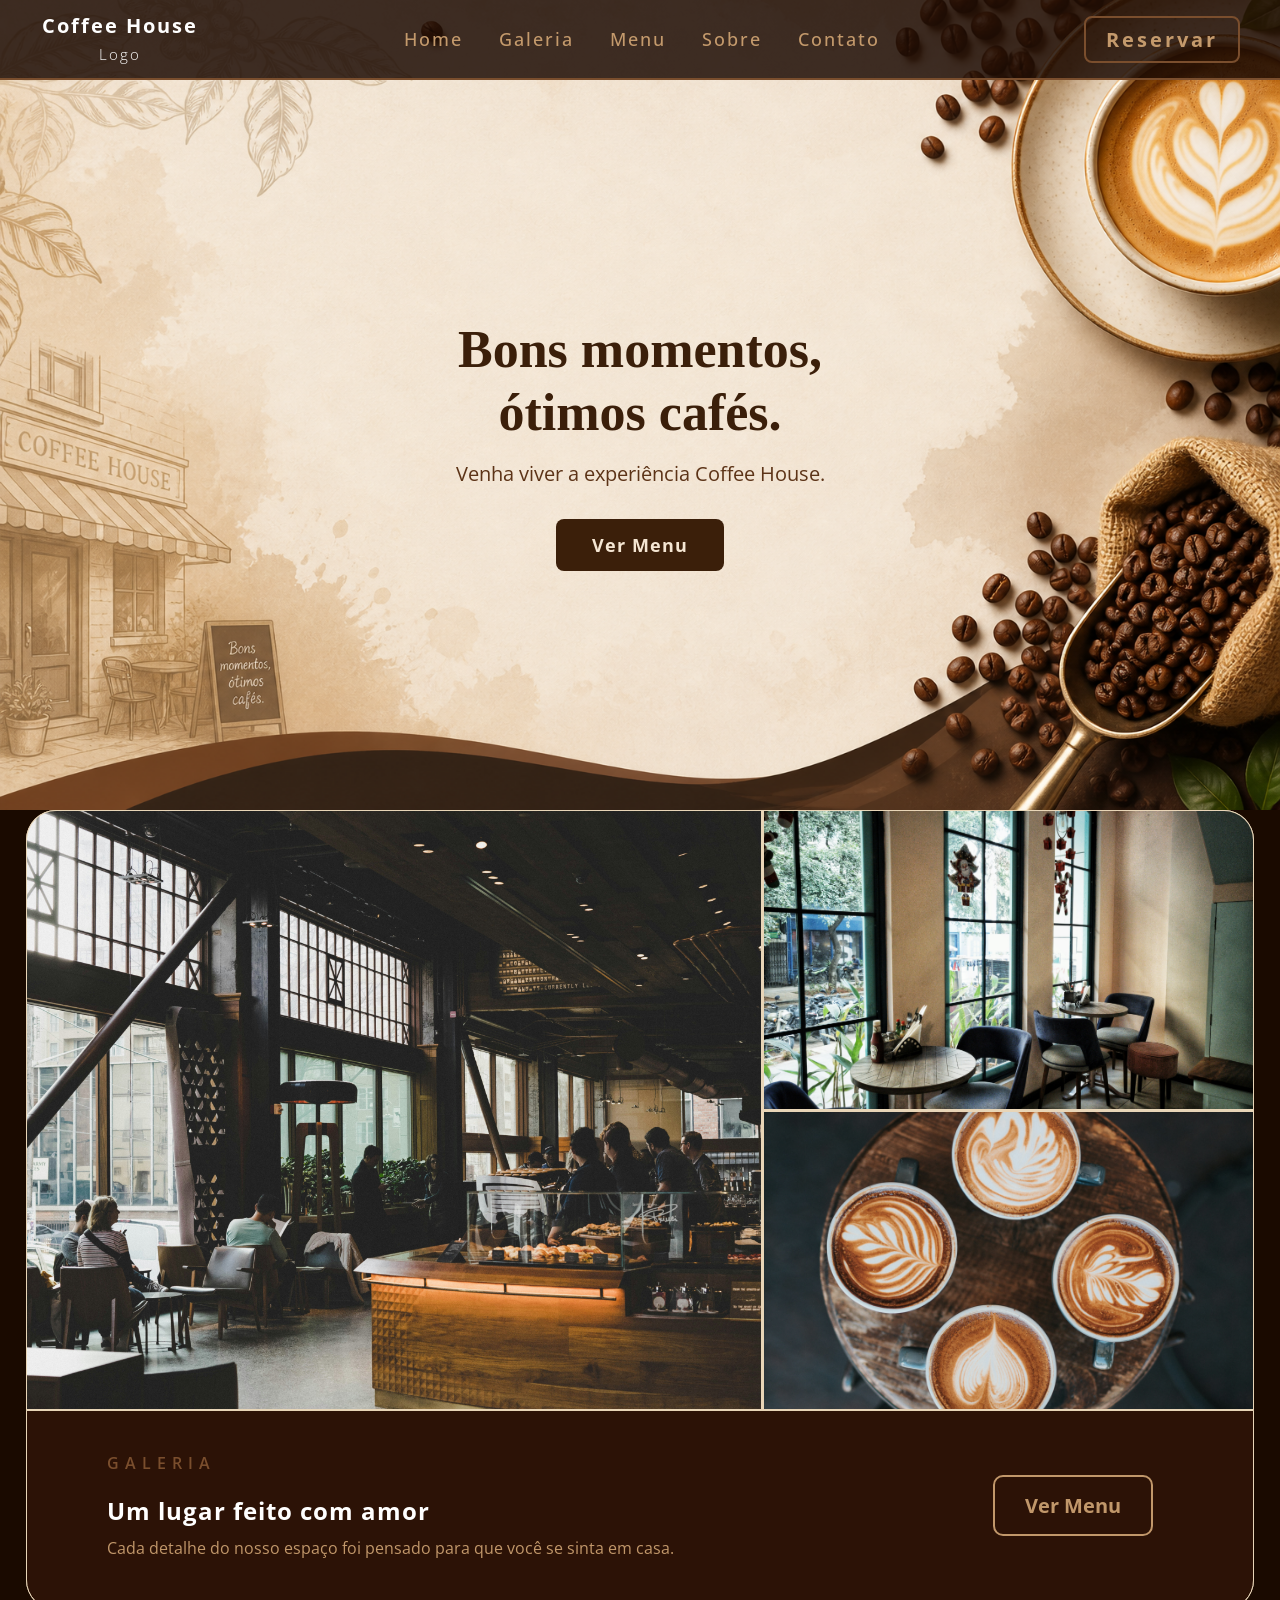
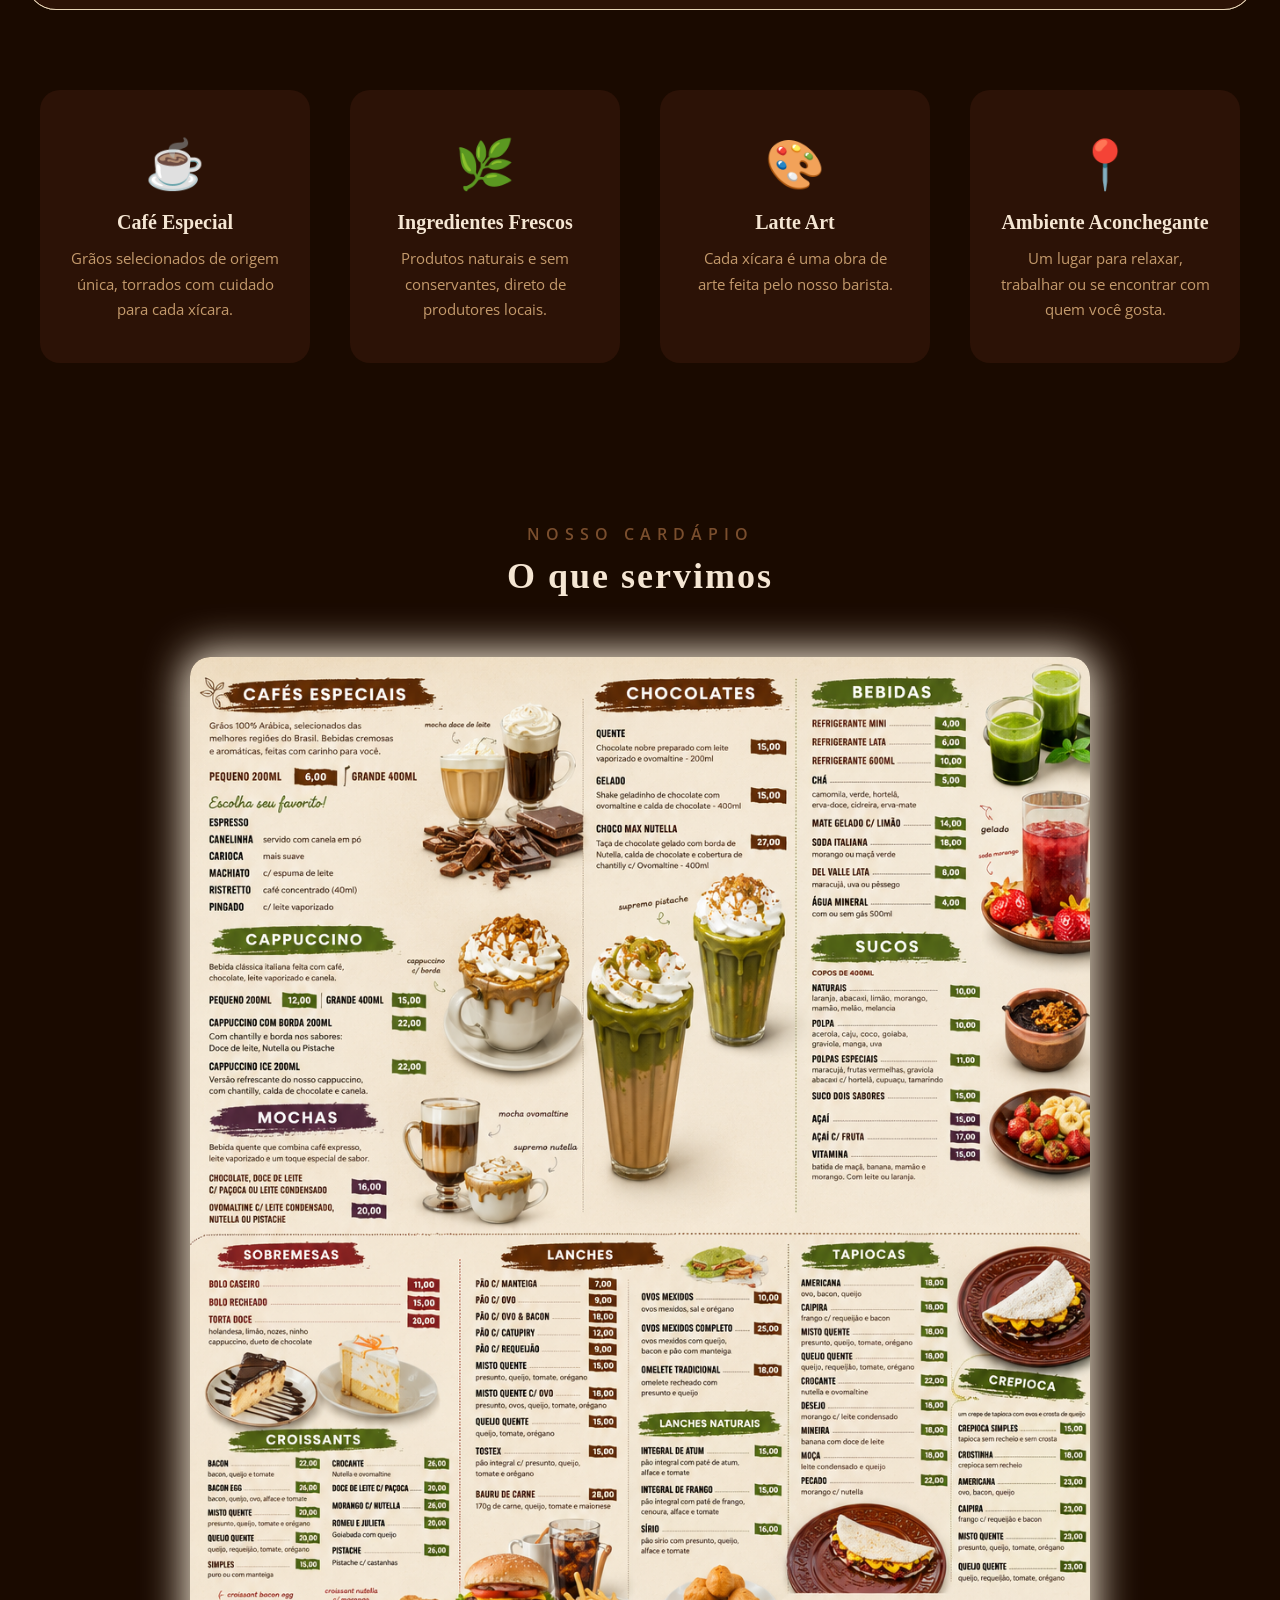
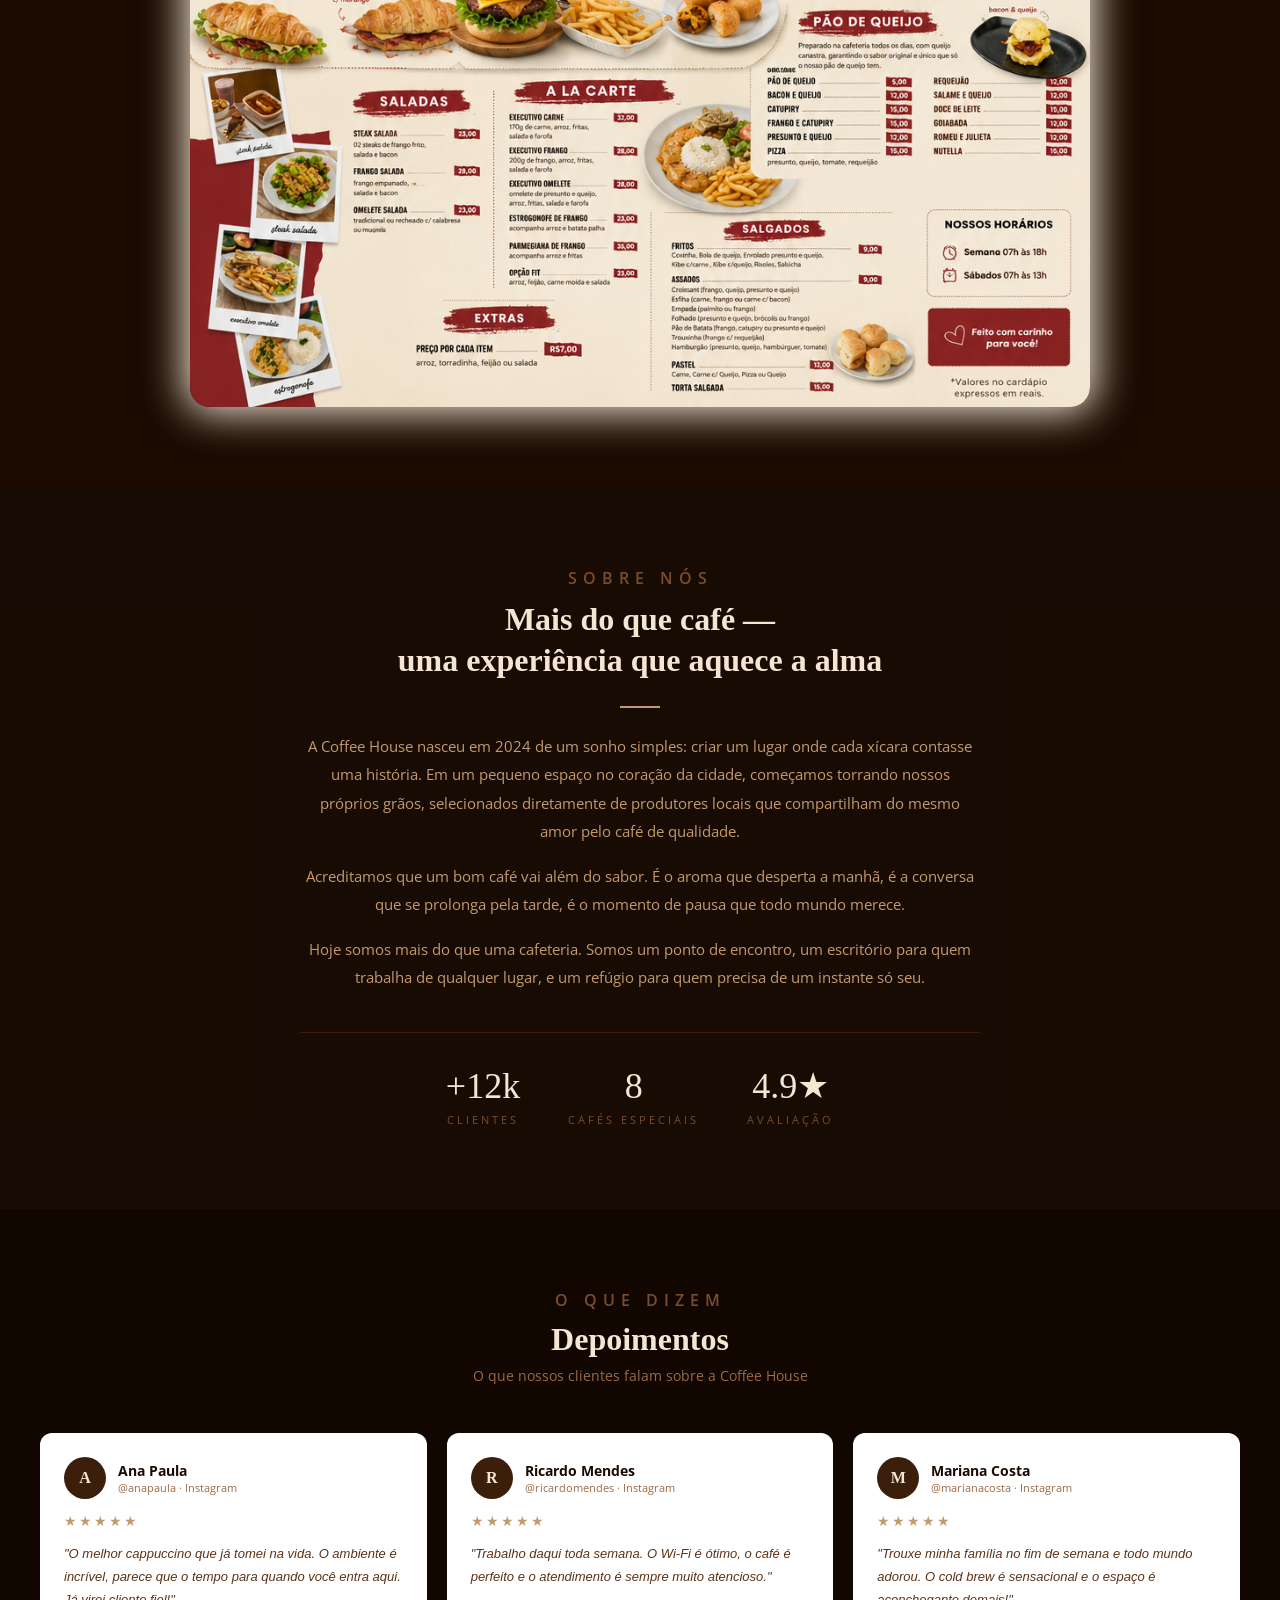
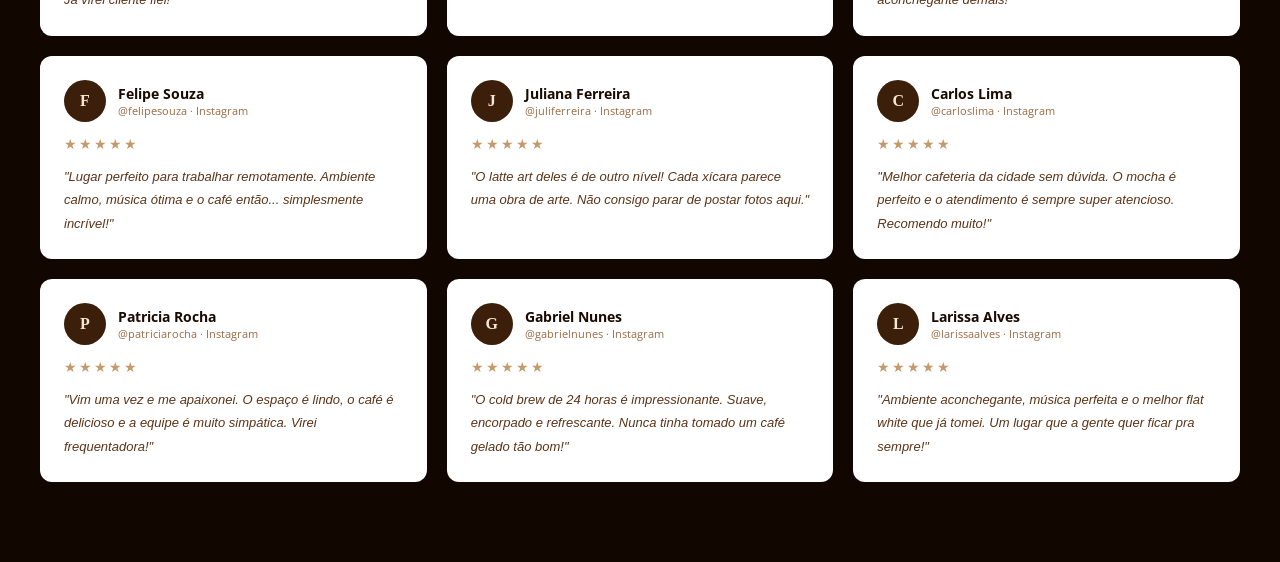
==== commit fa0ac229: "feat: add responsive styles for nav, ambience and differences section" ====
--- a/index.html
+++ b/index.html
@@ -20,7 +20,7 @@
                     <span>Logo</span>
                 </div>
 
-                <div>
+                <div class="nav-btn">
                     <ul>
                         <li><a href="#">Home</a></li>
                         <li><a href="#ambience">Galeria</a></li>
--- a/css/style.css
+++ b/css/style.css
@@ -143,6 +143,7 @@
 #ambience{
     background-color: #1a0a00;
     margin-top: 80px;
+    margin: 0 2%;
 }
 
 .gallery-container{
@@ -196,6 +197,7 @@
     border: 1px solid #E8D5B7;
     border-bottom-left-radius: 30px;
     border-bottom-right-radius: 30px;
+
 }
 
 .info-text-tag{
@@ -212,9 +214,11 @@
 
 div.info-text p{
     color: #C1976A;
+    padding-right: 80px;
 }
 
 .info-btn-ver-menu{
+    white-space: nowrap;
     color: #C1976A;
     font-size: 20px;
     font-weight: 700;
@@ -474,4 +478,45 @@
     color: #5C3317;
     line-height: 1.8;
     font-style: italic;
+}
+
+@media (max-width: 950px) {
+    #differences .container {
+        display: grid;
+        grid-template-columns: repeat(2, 1fr);
+    }
+
+    .card {
+        flex: unset; /* 👈 reseta o flex do card */
+        max-width: 100%;
+    }
+}
+
+@media (max-width: 950px){
+    nav {
+        flex-wrap: wrap;
+        height: auto;
+        padding: 16px 20px;
+        gap: 12px;
+    }
+
+    nav ul {
+        gap: 16px;
+    }
+
+    nav ul li a {
+        font-size: 17px;
+    }
+
+    .btn-reservar {
+        font-size: 17px;
+        padding: 6px 14px;
+        margin-right: 60px;
+    }
+}
+
+@media (max-width: 800px){
+    .btn-reservar{
+        margin-right: 10px;
+    }
 }
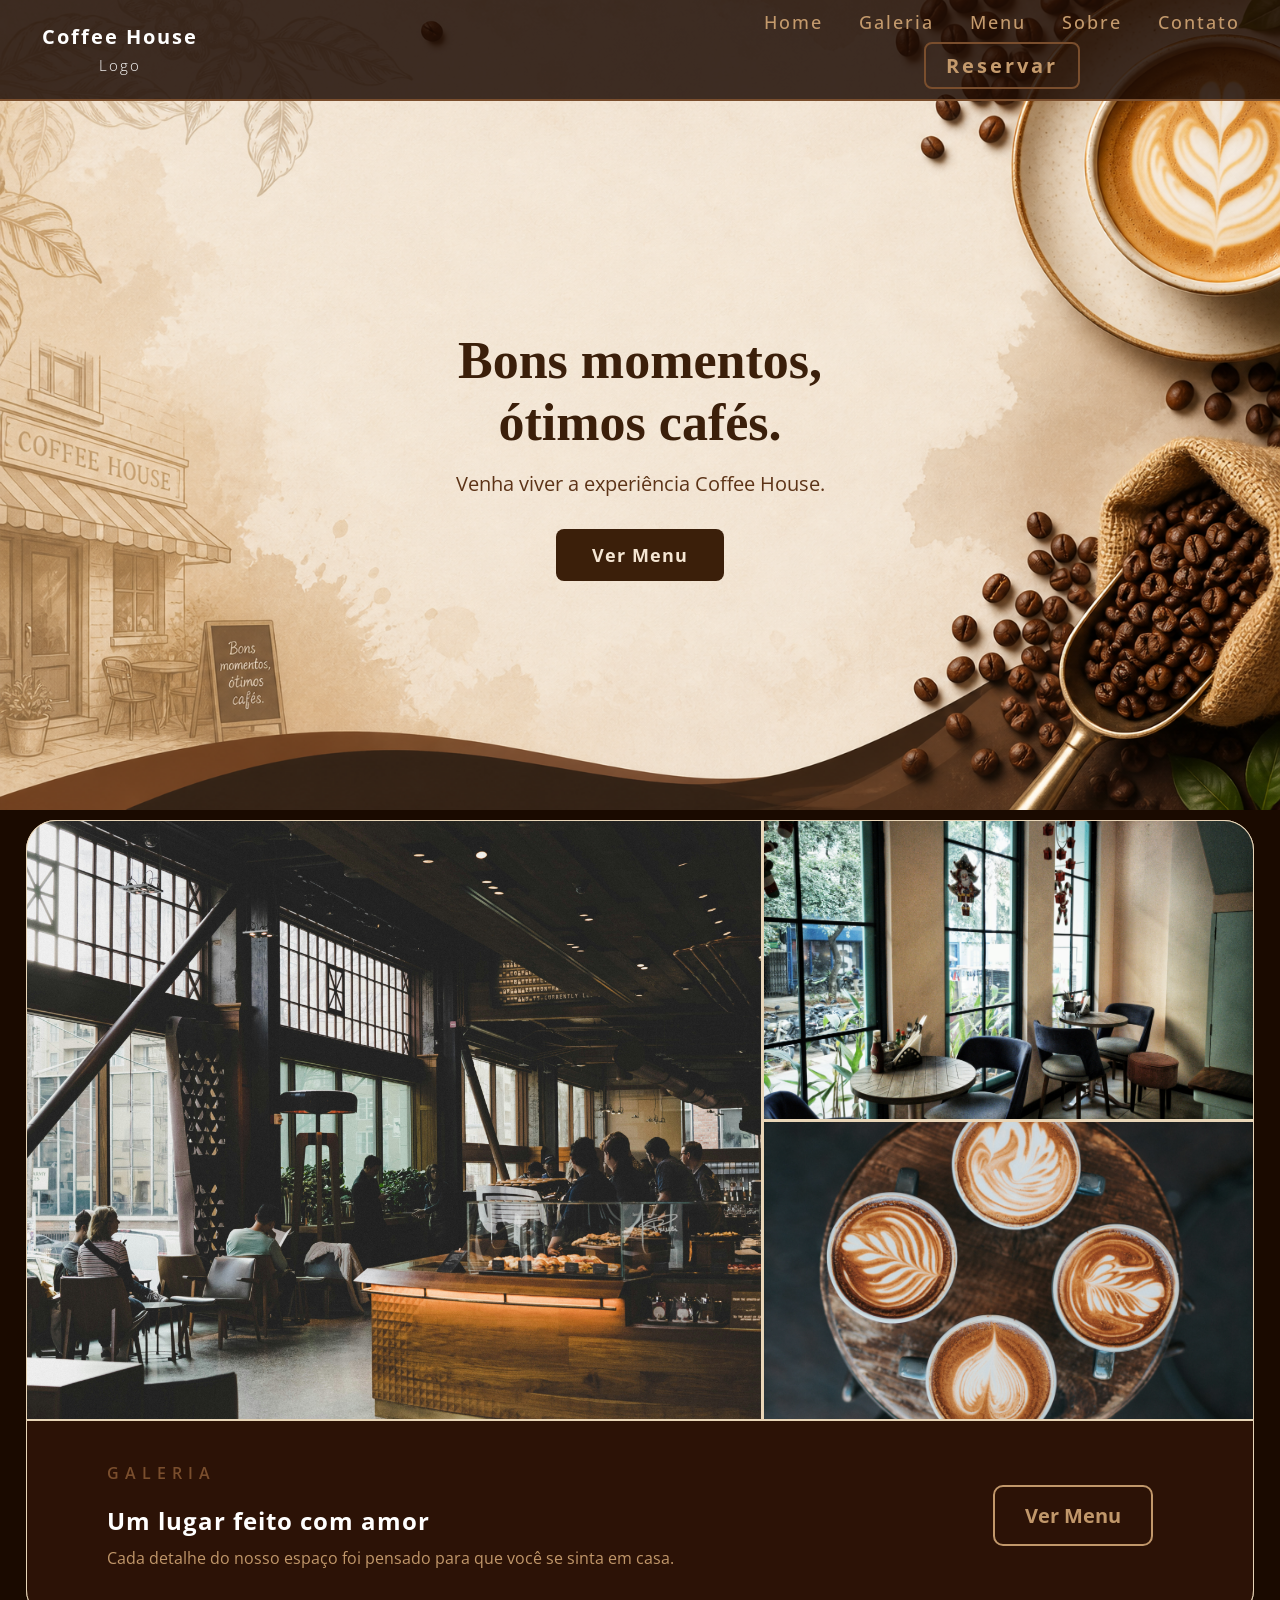
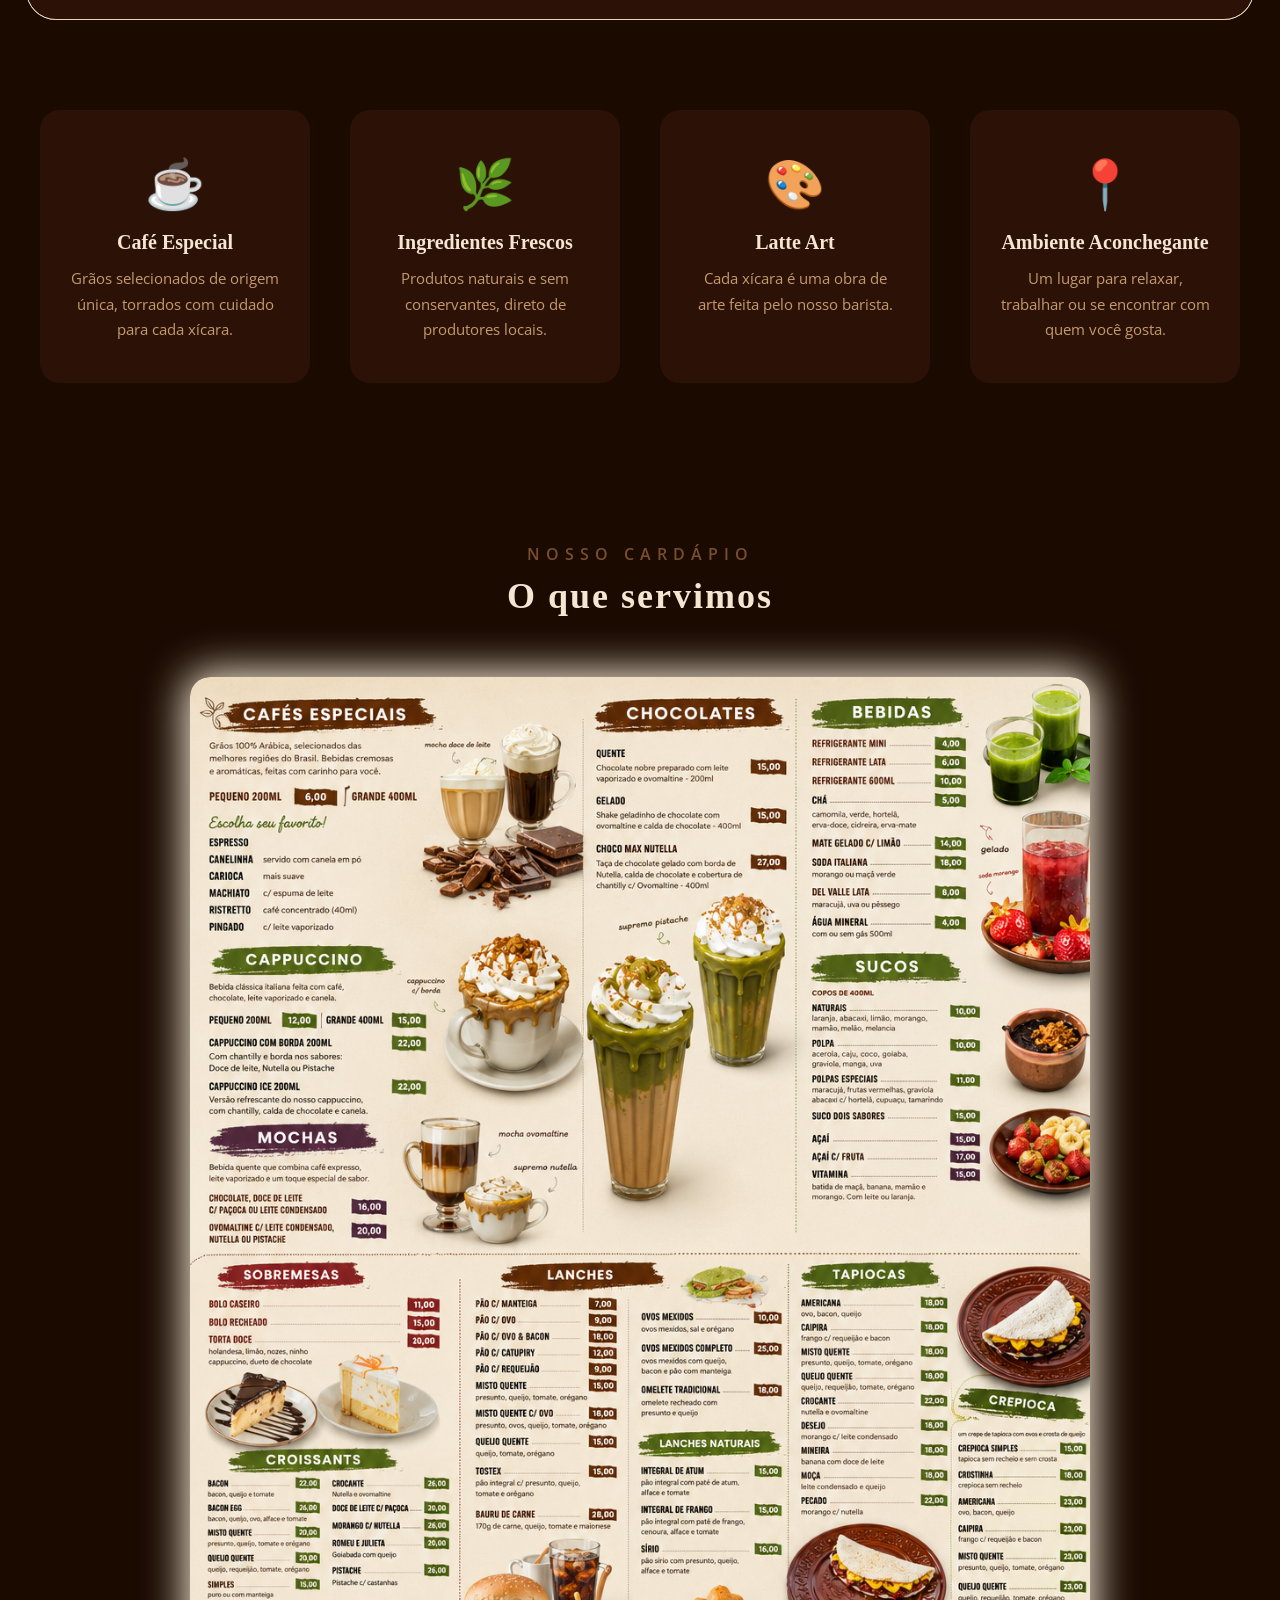
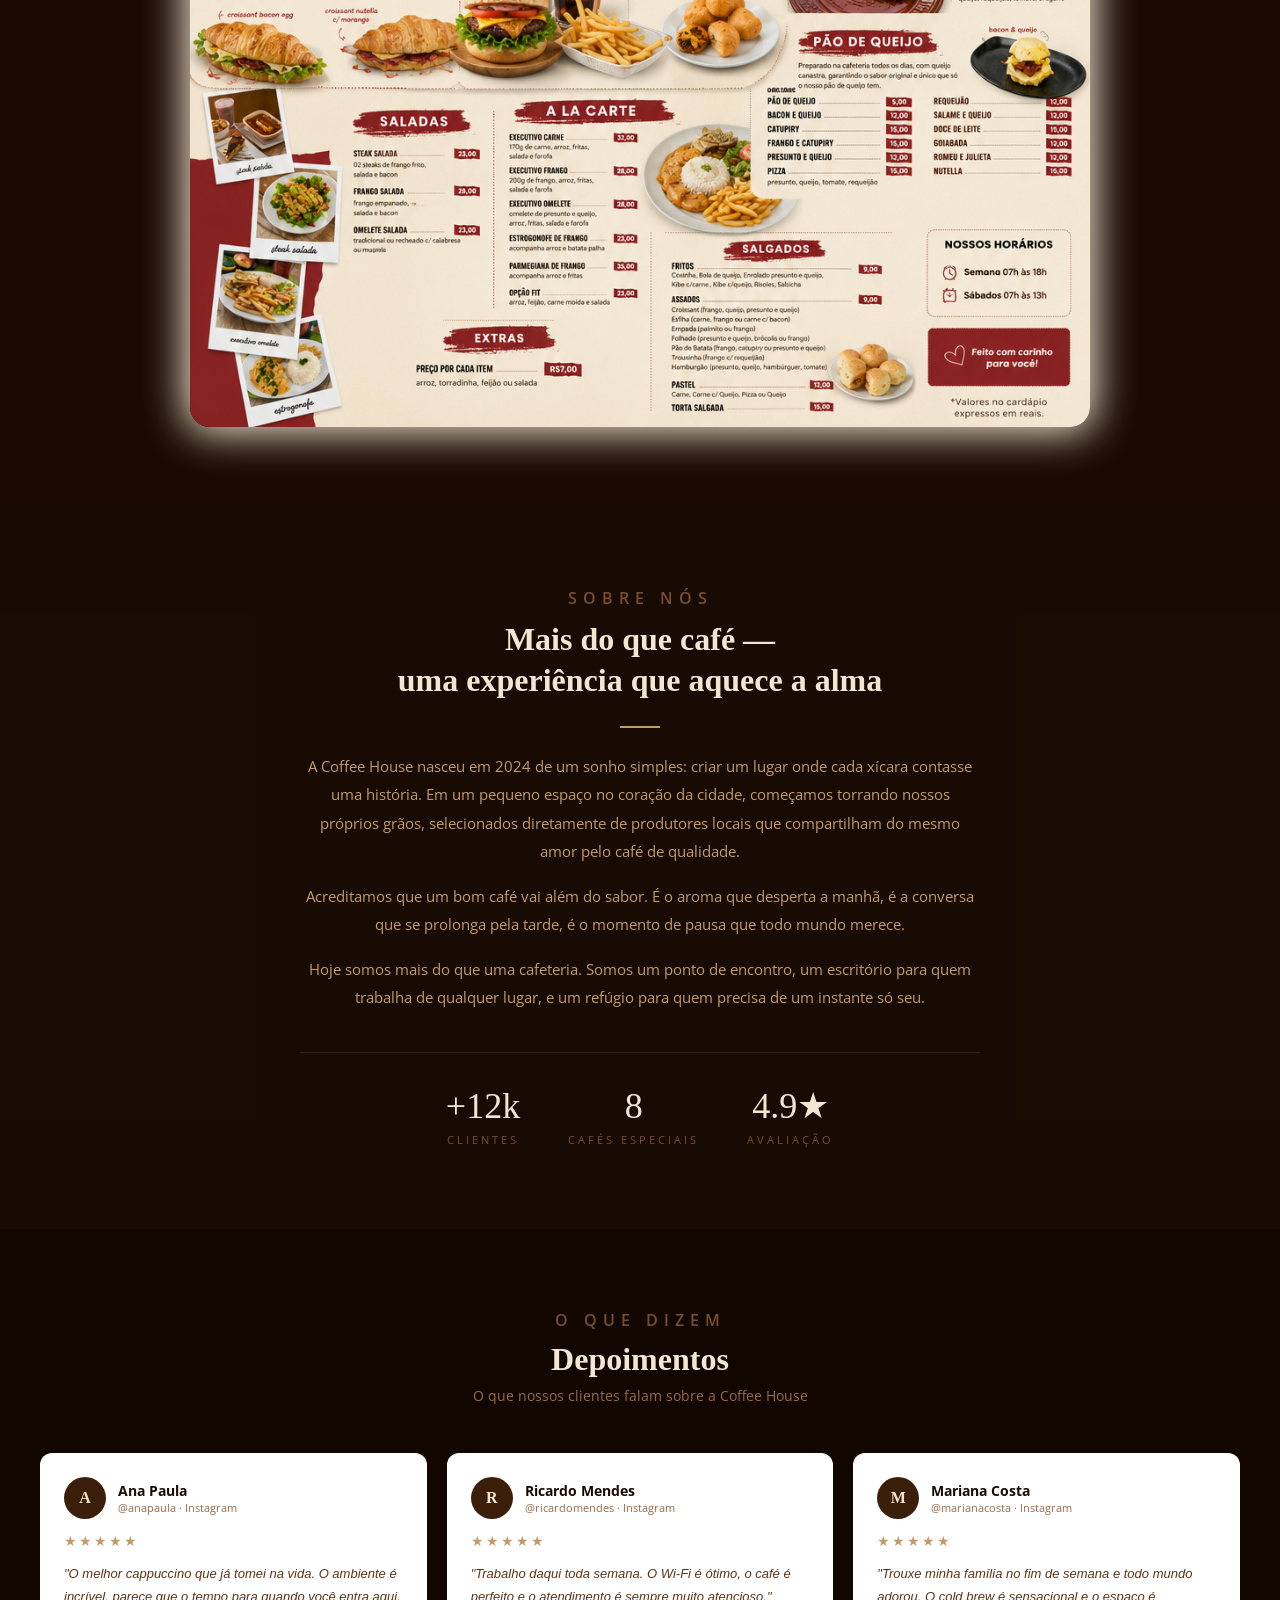
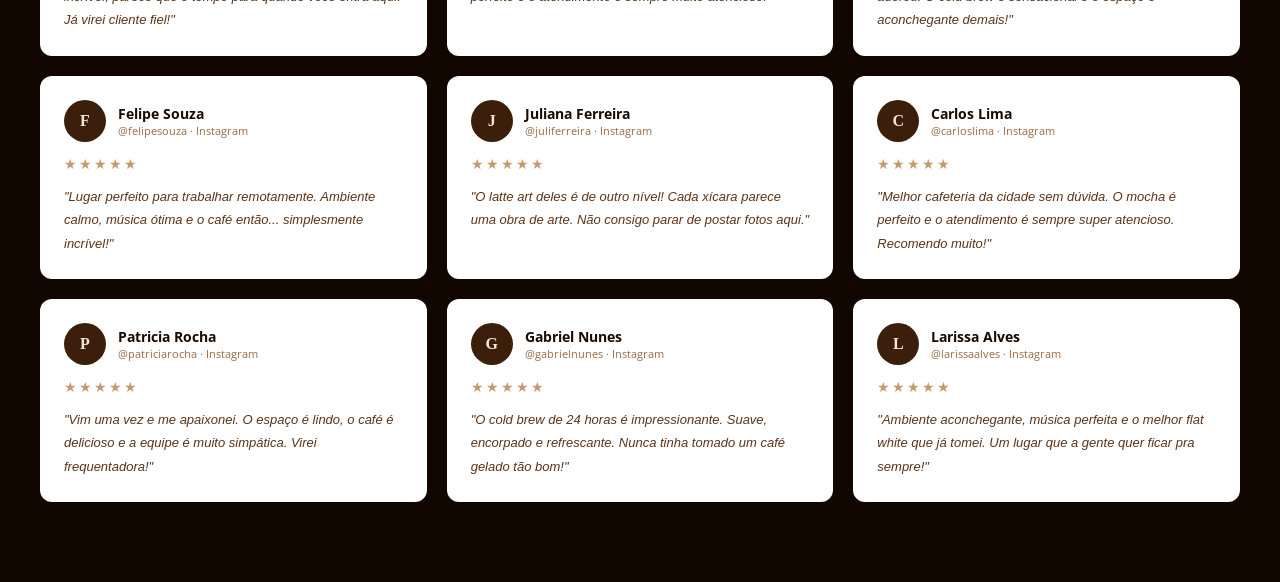
==== commit d44c9425: "feat: improve responsive layout down to 320px" ====
--- a/index.html
+++ b/index.html
@@ -20,17 +20,20 @@
                     <span>Logo</span>
                 </div>
 
-                <div class="nav-btn">
-                    <ul>
-                        <li><a href="#">Home</a></li>
-                        <li><a href="#ambience">Galeria</a></li>
-                        <li><a href="#menu">Menu</a></li>
-                        <li><a href="#about">Sobre</a></li>
-                        <li><a href="#contato">Contato</a></li>
-                    </ul>
-                </div>
-
-                <a href="#" class="btn-reservar">Reservar</a>
+                
+                <div class="header-nav-btn">
+                    <div>
+                        <ul>
+                            <li><a href="#">Home</a></li>
+                            <li><a href="#ambience">Galeria</a></li>
+                            <li><a href="#menu">Menu</a></li>
+                            <li><a href="#about">Sobre</a></li>
+                            <li><a href="#contato">Contato</a></li>
+                        </ul>
+                    </div>
+                    <a href="#" class="btn-reservar">Reservar</a>
+                </div>
+                
             </nav>
 
             <div class="hero-content">
@@ -68,7 +71,7 @@
         </section>
 
         <section id="differences">
-            <div class="container">
+            <div class="diff-container">
                 <div class="card">
                     <span>☕</span>
                     <h3>Café Especial</h3>
@@ -96,7 +99,7 @@
         </section>
 
         <section id="menu">
-            <div class="container">
+            <div class="diff-container">
                 <p class="menu-tag">NOSSO CARDÁPIO</p>
                 <h2>O que servimos</h2>
                 <img src="assets/img/menu.png" alt="Cardápio Coffee House">
--- a/css/style.css
+++ b/css/style.css
@@ -20,6 +20,16 @@
     background-image: url(../assets/img/bg-coffee.png);
     background-size: 100% 100%;
     background-position: center;
+}
+
+nav{
+    display: flex;
+    justify-content: space-between;
+    align-items: center;
+    padding: 10px 40px; /* era height: 80px fixo */
+    height: auto;
+    background-color: rgba(30, 12, 4, 0.85);
+    border-bottom: 2px solid #7A4E2D;
 }
 
 .logo{
@@ -36,15 +46,6 @@
     font-weight: 200;
 }
 
-nav{
-    display: flex;
-    justify-content: space-between;
-    align-items: center;
-    padding: 0 40px;
-    height: 80px;
-    background-color: rgba(30, 12, 4, 0.85);
-    border-bottom: 2px solid #7A4E2D;
-}
 
 nav ul{
     list-style: none;
@@ -74,7 +75,15 @@
     box-shadow: 0 8px 6px -8px rgba(255, 255, 255, 0.5);
 }
 
+.header-nav-btn {
+    display: flex;
+    flex-direction: column;
+    align-items: flex-end;
+    gap: 8px;
+}
+
 .btn-reservar{
+    align-self: center;
     text-decoration: none;
     font-size: 20px;
     font-weight: 700;
@@ -84,6 +93,7 @@
     padding: 8px 20px;
     border-radius: 8px;
     transition: 0.3s ease;
+    
 }
 
 .btn-reservar:hover{
@@ -142,8 +152,7 @@
 /* ===== GALLERY ===== */
 #ambience{
     background-color: #1a0a00;
-    margin-top: 80px;
-    margin: 0 2%;
+    margin: 10px 2%;
 }
 
 .gallery-container{
@@ -197,7 +206,6 @@
     border: 1px solid #E8D5B7;
     border-bottom-left-radius: 30px;
     border-bottom-right-radius: 30px;
-
 }
 
 .info-text-tag{
@@ -241,7 +249,7 @@
     padding: 80px 40px;
 }
 
-#differences .container{
+#differences .diff-container{
     display: flex;
     gap: 40px;
     justify-content: center;
@@ -480,38 +488,28 @@
     font-style: italic;
 }
 
-@media (max-width: 950px) {
-    #differences .container {
-        display: grid;
-        grid-template-columns: repeat(2, 1fr);
-    }
-
-    .card {
-        flex: unset; /* 👈 reseta o flex do card */
-        max-width: 100%;
-    }
-}
+/* ===== MEDIA QUERY ===== */
 
 @media (max-width: 950px){
-    nav {
+    nav{
         flex-wrap: wrap;
         height: auto;
         padding: 16px 20px;
         gap: 12px;
     }
 
-    nav ul {
+    nav ul{
         gap: 16px;
     }
 
-    nav ul li a {
-        font-size: 17px;
-    }
-
-    .btn-reservar {
-        font-size: 17px;
-        padding: 6px 14px;
-        margin-right: 60px;
+    #differences .diff-container{
+        display: grid;
+        grid-template-columns: repeat(2, 1fr);
+    }
+
+    .card{
+        flex: unset;
+        max-width: 100%;
     }
 }
 
@@ -519,4 +517,73 @@
     .btn-reservar{
         margin-right: 10px;
     }
+}
+
+@media (max-width: 750px){
+    .gallery-container{
+        height: auto;
+    }
+
+    .info-bar{
+        flex-direction: column;
+        align-items: center;
+        text-align: center;
+        height: auto;
+        padding: 30px 20px; 
+    }
+
+    div.info-text p{
+        padding-right: 0; 
+    }
+
+    .info-btn-ver-menu{
+        margin: 20px 0;
+    }
+
+    .test-grid{
+        grid-template-columns: repeat(2, 1fr);
+    }
+}
+
+@media (max-width: 630px){
+    nav ul li a{
+        font-size: 13px;
+    }
+
+    .btn-reservar{
+        font-size: 13px;
+        padding: 6px 14px;
+        margin-right: 60px;
+    }
+}
+
+@media (max-width: 560px){
+    nav{
+        flex-direction: column;
+    }
+
+    nav ul{
+        justify-content: center;
+        flex-wrap: wrap;
+        font-size: 13px;
+    }
+
+    .btn-reservar{
+        margin: 0 auto;
+    }
+
+    .about-stats{
+        justify-content: center;
+        flex-wrap: wrap;
+    }
+}
+
+@media (max-width: 470px){
+    #differences .diff-container{
+        grid-template-columns: 1fr;
+    }
+
+    .test-grid{
+        grid-template-columns: 1fr;
+    }
 }
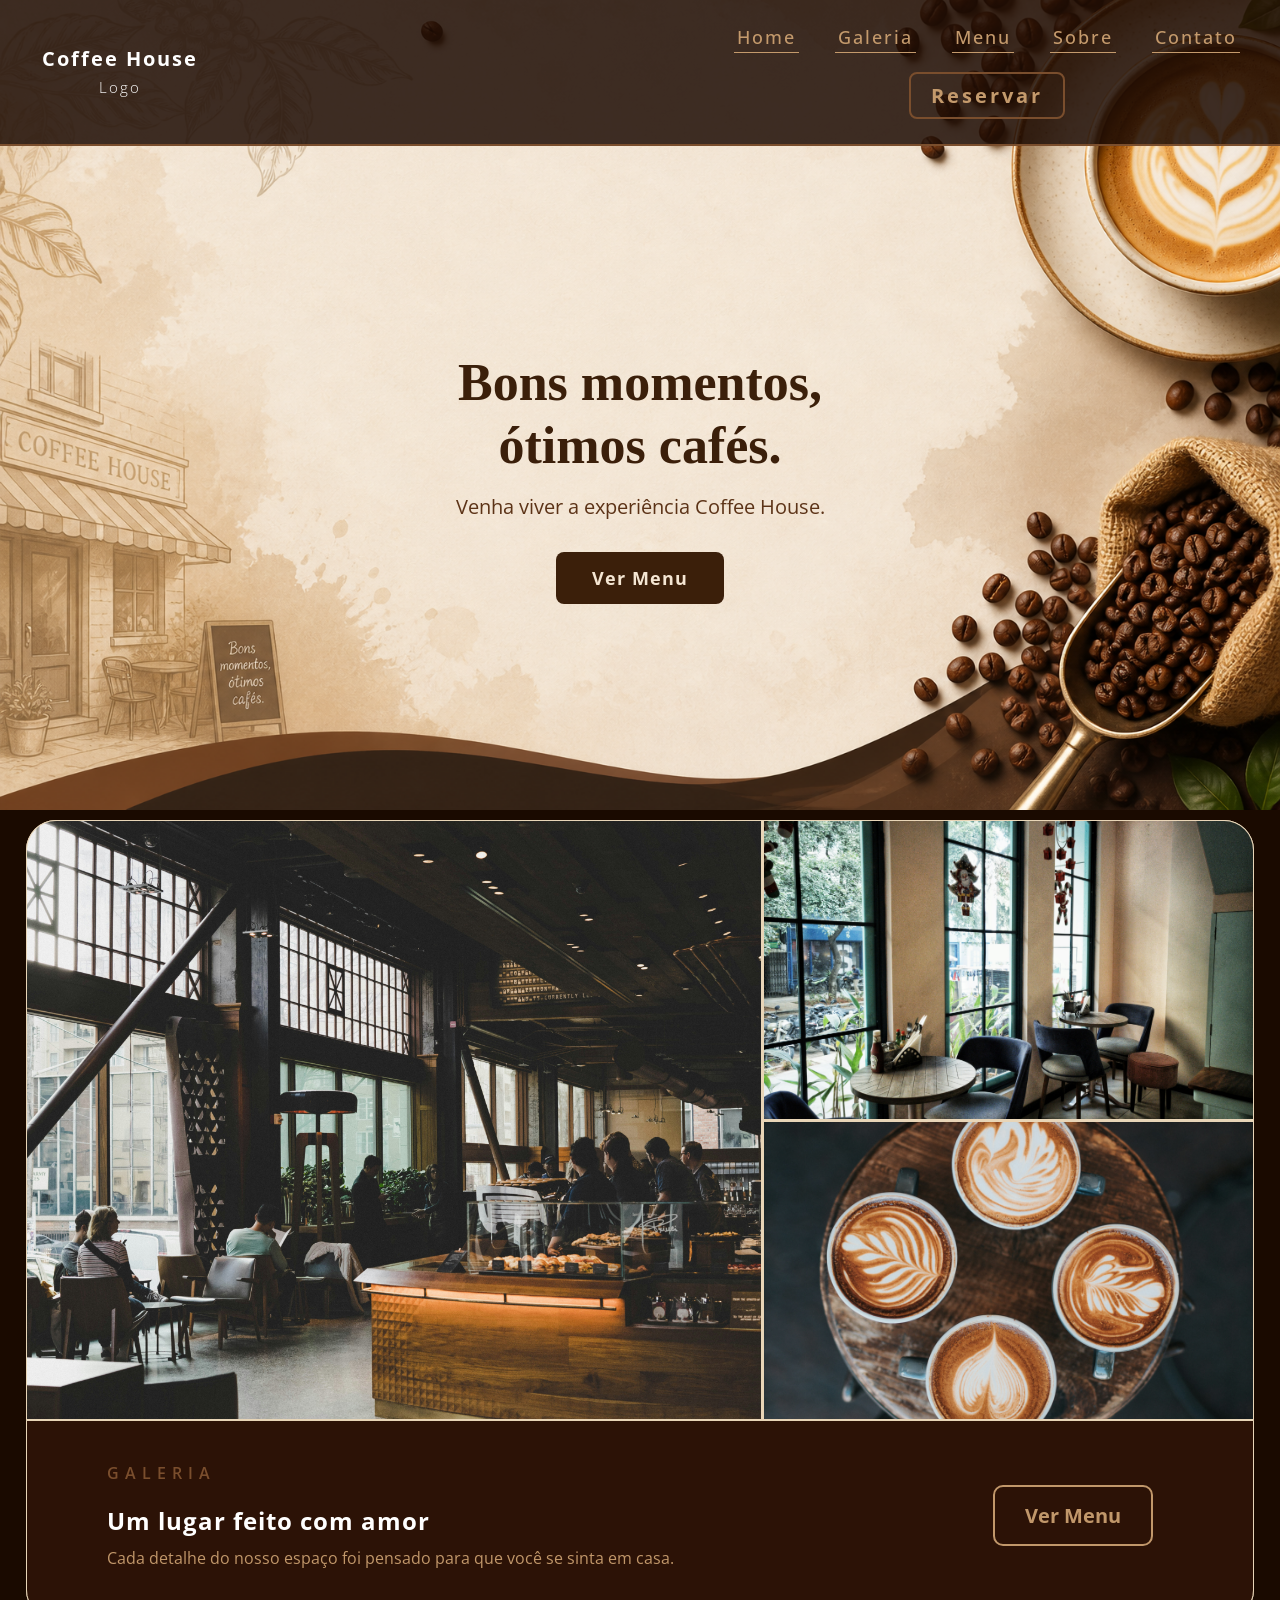
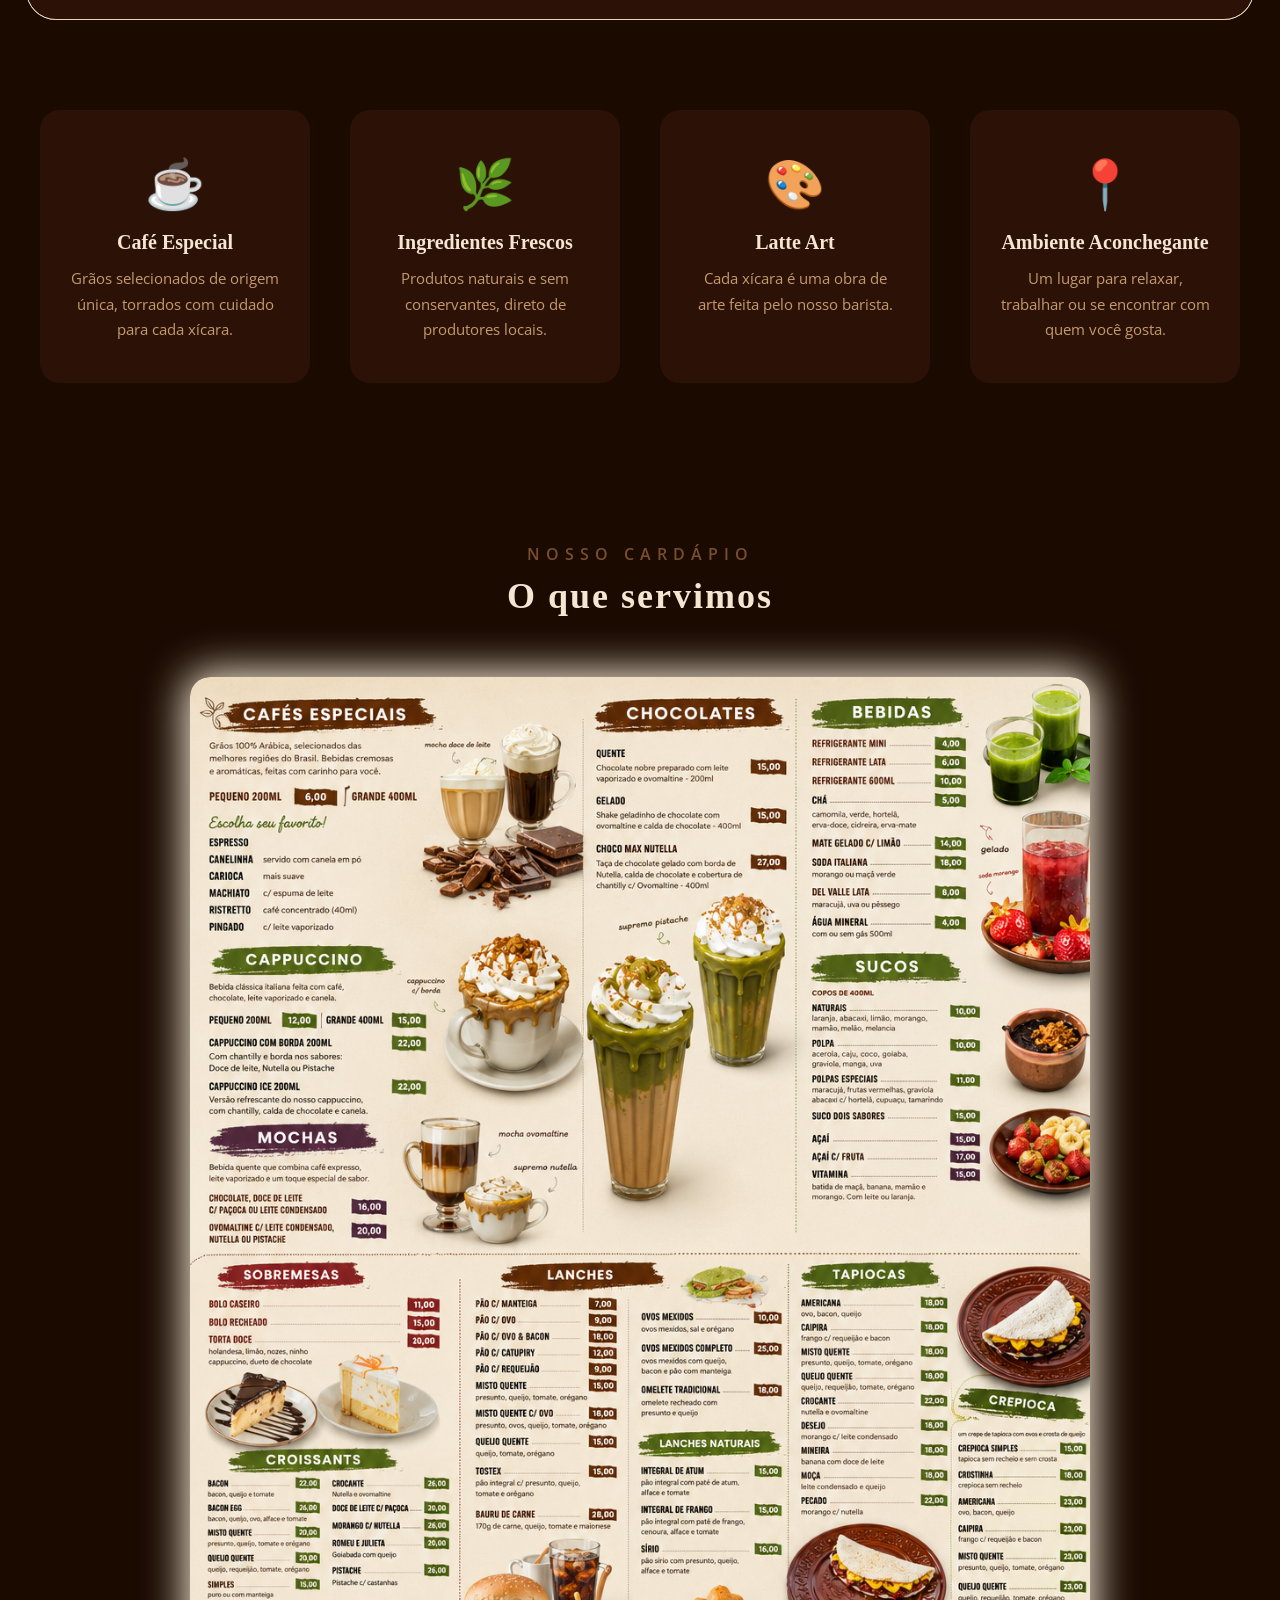
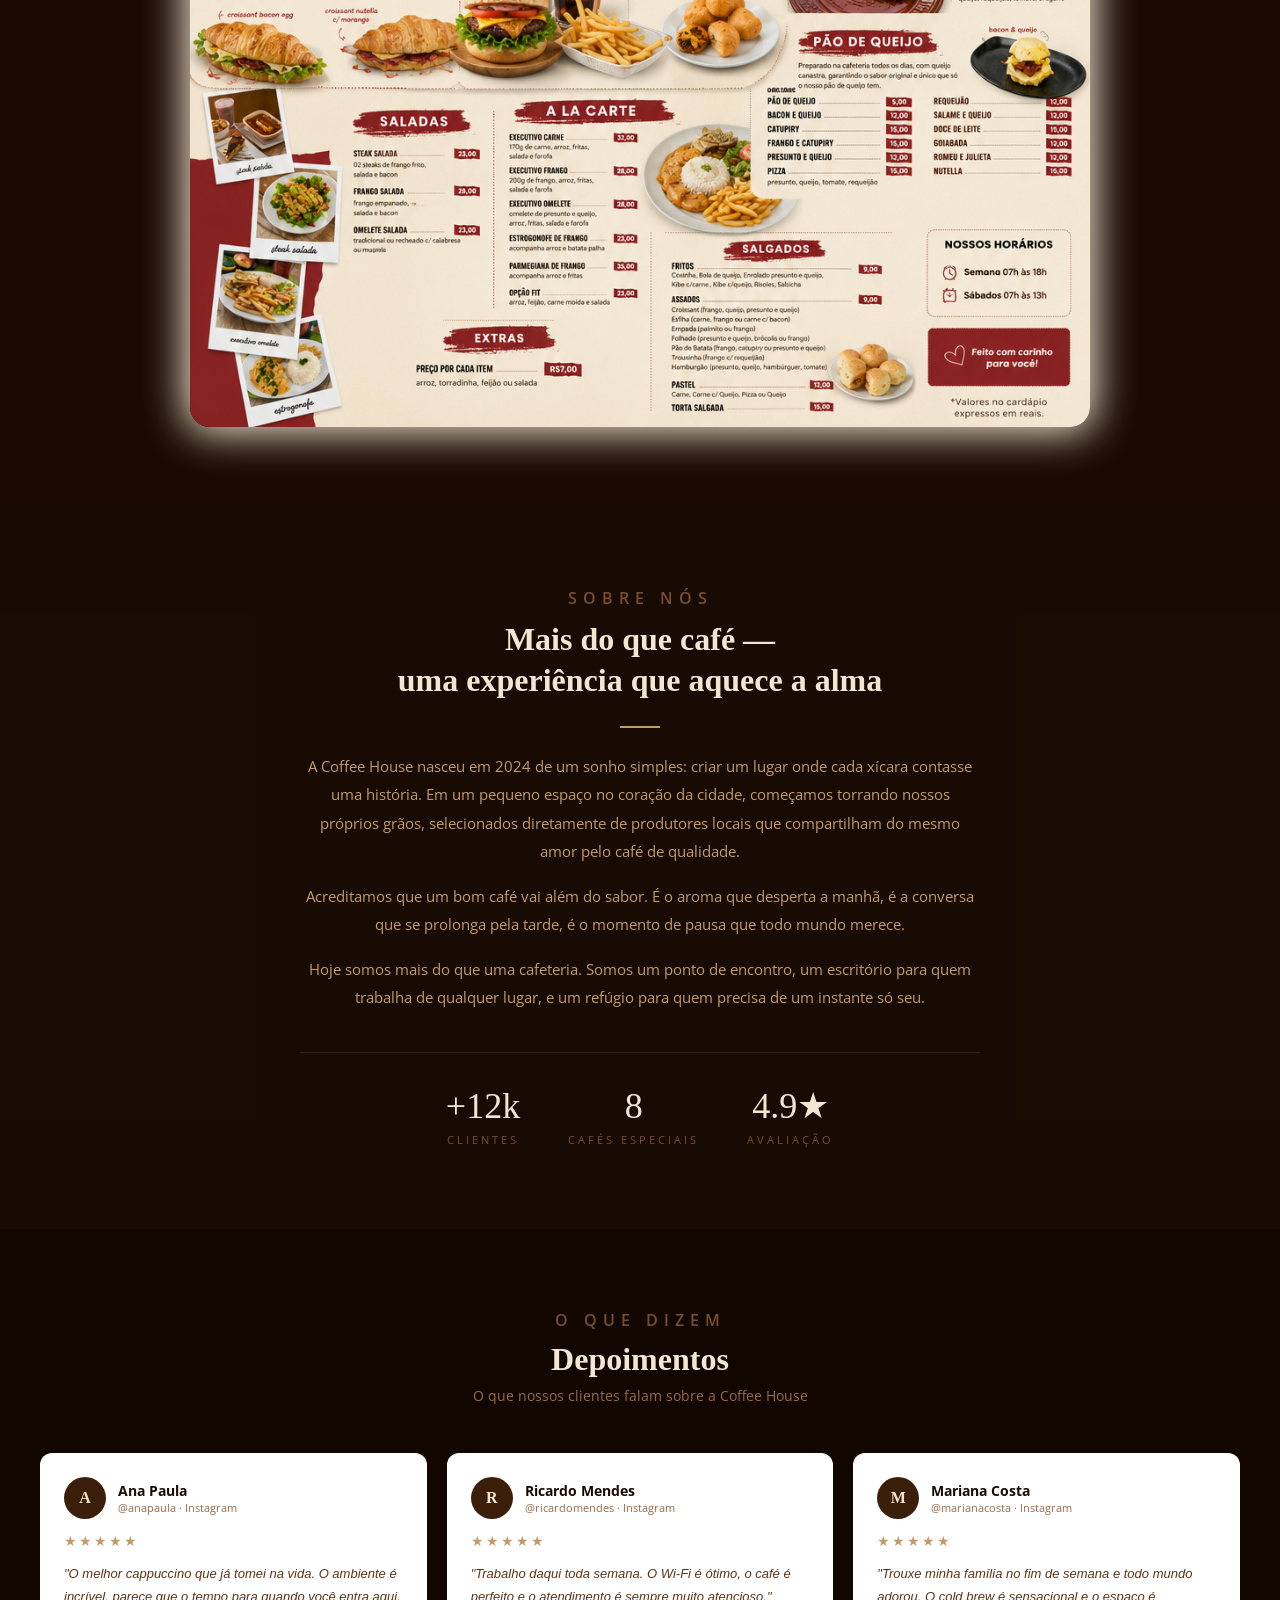
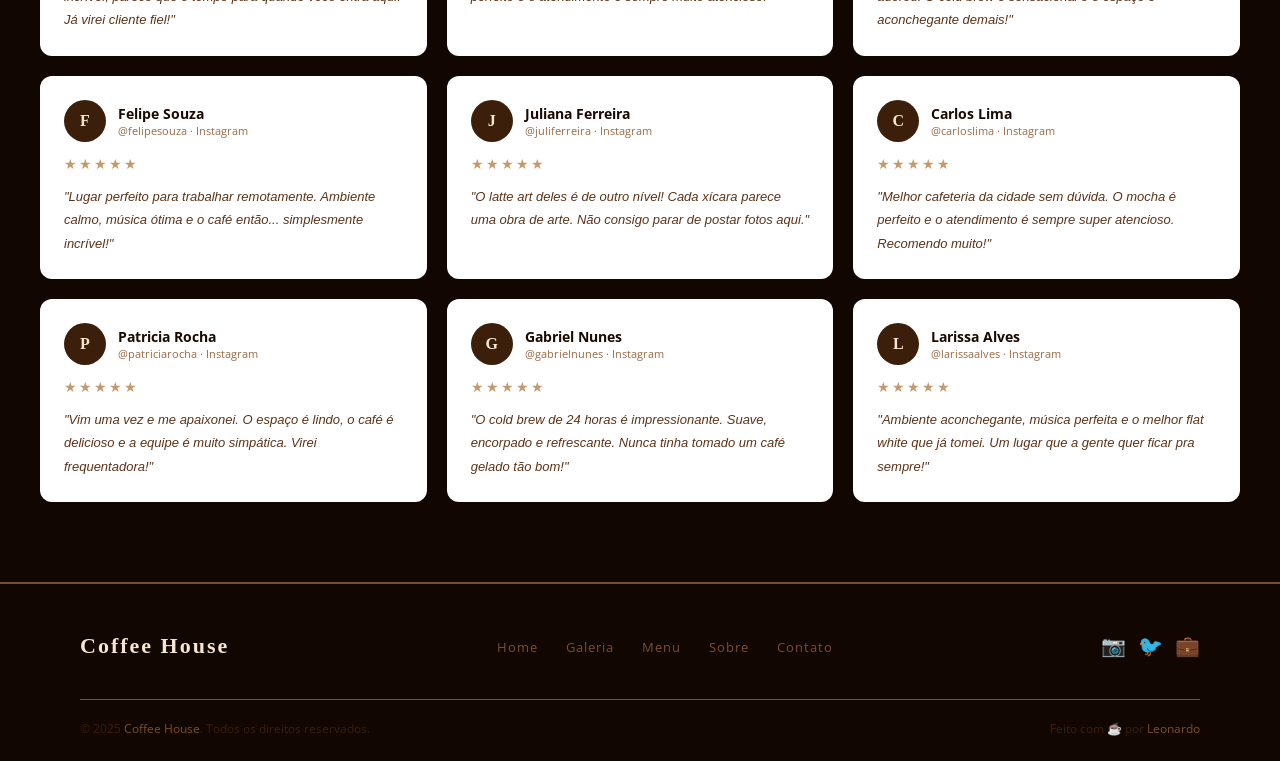
==== commit fb21e45c: "feat: add footer and improve responsive layout" ====
--- a/index.html
+++ b/index.html
@@ -253,5 +253,30 @@
                 </div>
             </div>
         </section>
+
+        <footer>
+            <div class="footer-top">
+                <p class="footer-logo">Coffee House</p>
+                <ul class="footer-nav">
+                <li><a href="#">Home</a></li>
+                <li><a href="#ambience">Galeria</a></li>
+                <li><a href="#menu">Menu</a></li>
+                <li><a href="#about">Sobre</a></li>
+                <li><a href="#contato">Contato</a></li>
+                </ul>
+                <div class="footer-social">
+                <span>📷</span>
+                <span>🐦</span>
+                <span>💼</span>
+                </div>
+            </div>
+
+            <hr class="footer-divider">
+
+            <div class="footer-bottom">
+                <p>© 2025 <span>Coffee House</span>. Todos os direitos reservados.</p>
+                <p>Feito com ☕ por <span>Leonardo</span></p>
+            </div>
+        </footer>
     </body>
 </html>
--- a/css/style.css
+++ b/css/style.css
@@ -26,7 +26,7 @@
     display: flex;
     justify-content: space-between;
     align-items: center;
-    padding: 10px 40px; /* era height: 80px fixo */
+    padding: 10px 40px;
     height: auto;
     background-color: rgba(30, 12, 4, 0.85);
     border-bottom: 2px solid #7A4E2D;
@@ -51,6 +51,7 @@
     list-style: none;
     display: flex;
     gap: 36px;
+    margin-top: 15px;
 }
 
 nav ul li a{
@@ -60,9 +61,11 @@
     letter-spacing: 2px;
     font-weight: 500;
     transition: 0.3s ease;
-}
-
-nav ul li a.active{
+    border-bottom: 1px solid #c49a6c;
+    padding: 3px;
+}
+
+nav ul li a:active{
     color: #F5E6D3;
     font-weight: bold;
     border-bottom: 1px solid #C49A6C;
@@ -91,6 +94,7 @@
     letter-spacing: 3px;
     border: 2px solid #7A4E2D;
     padding: 8px 20px;
+    margin: 15px 0;
     border-radius: 8px;
     transition: 0.3s ease;
     
@@ -109,11 +113,11 @@
     align-items: center;
     text-align: center;
     max-width: 100%;
-    padding: 60px;
+    padding: clamp(20px, 7vw, 60px);
 }
 
 .hero-content h1{
-    font-size: 52px;
+    font-size: clamp(28px, 7vw, 52px);
     color: #3B1F0A;
     line-height: 1.2;
     margin-bottom: 16px;
@@ -121,9 +125,9 @@
 }
 
 .hero-content p{
-    font-size: 20px;
+    font-size: clamp(14px, 2.8vw, 20px);
     color: #5C3317;
-    margin-bottom: 32px;
+    margin-bottom: clamp(16px, 3vw, 32px);
 }
 
 .btn-ver-menu{
@@ -131,9 +135,9 @@
     background-color: #3B1F0A;
     color: #F5E6D3;
     text-decoration: none;
-    padding: 14px 36px;
+    padding: clamp(10px, 2vw, 14px) clamp(20px, 4vw, 36px);
     border-radius: 8px;
-    font-size: 18px;
+    font-size: clamp(14px, 2.5vw, 18px);
     font-weight: bold;
     letter-spacing: 1px;
     transition: 0.2s ease;
@@ -488,20 +492,77 @@
     font-style: italic;
 }
 
+/* ===== FOOTER ===== */
+footer{
+    background: #120600;
+    padding: 48px 80px 24px;
+    border-top: 2px solid #7A4E2D;
+}
+
+.footer-top{
+    display: flex;
+    justify-content: space-between;
+    align-items: center;
+    margin-bottom: 40px;
+}
+
+.footer-logo{
+    font-family: Georgia, serif;
+    font-size: 22px;
+    color: #F5E6D3;
+    font-weight: 700;
+    letter-spacing: 2px;
+}
+
+.footer-nav{
+    list-style: none;
+    display: flex;
+    gap: 28px;
+}
+
+.footer-nav li a{
+    font-size: 13px;
+    color: #7A4E2D;
+    text-decoration: none;
+    letter-spacing: 1px;
+    transition: color 0.2s;
+}
+
+.footer-nav li a:hover{
+    color: #C49A6C;
+}
+
+.footer-social{
+    display: flex;
+    gap: 12px;
+    font-size: 20px;
+    cursor: pointer;
+}
+
+.footer-divider{
+    border: none;
+    border-top: 1px solid #7a4f2d;
+    margin-bottom: 20px;
+}
+
+.footer-bottom{
+    display: flex;
+    justify-content: space-between;
+    align-items: center;
+}
+
+.footer-bottom p{
+    font-size: 12px;
+    color: #3B1F0A;
+}
+
+.footer-bottom p span{
+    color: #7A4E2D;
+}
+
 /* ===== MEDIA QUERY ===== */
 
 @media (max-width: 950px){
-    nav{
-        flex-wrap: wrap;
-        height: auto;
-        padding: 16px 20px;
-        gap: 12px;
-    }
-
-    nav ul{
-        gap: 16px;
-    }
-
     #differences .diff-container{
         display: grid;
         grid-template-columns: repeat(2, 1fr);
@@ -516,6 +577,24 @@
 @media (max-width: 800px){
     .btn-reservar{
         margin-right: 10px;
+    }
+}
+
+
+@media (max-width: 760px){
+    nav ul{
+        gap: 12px;
+    }
+    
+    nav ul li a{
+        font-size: 13px;
+    }
+    
+    .btn-reservar{
+        font-size: 13px;
+        padding: 6px 14px;
+        margin-right: 60px;
+        margin: 15px auto;
     }
 }
 
@@ -546,18 +625,6 @@
 }
 
 @media (max-width: 630px){
-    nav ul li a{
-        font-size: 13px;
-    }
-
-    .btn-reservar{
-        font-size: 13px;
-        padding: 6px 14px;
-        margin-right: 60px;
-    }
-}
-
-@media (max-width: 560px){
     nav{
         flex-direction: column;
     }
@@ -566,10 +633,15 @@
         justify-content: center;
         flex-wrap: wrap;
         font-size: 13px;
+        margin-bottom: 10px;
     }
 
     .btn-reservar{
-        margin: 0 auto;
+        margin: 15px auto;
+    }
+
+    .hero-content{
+        font-size: 10px;
     }
 
     .about-stats{
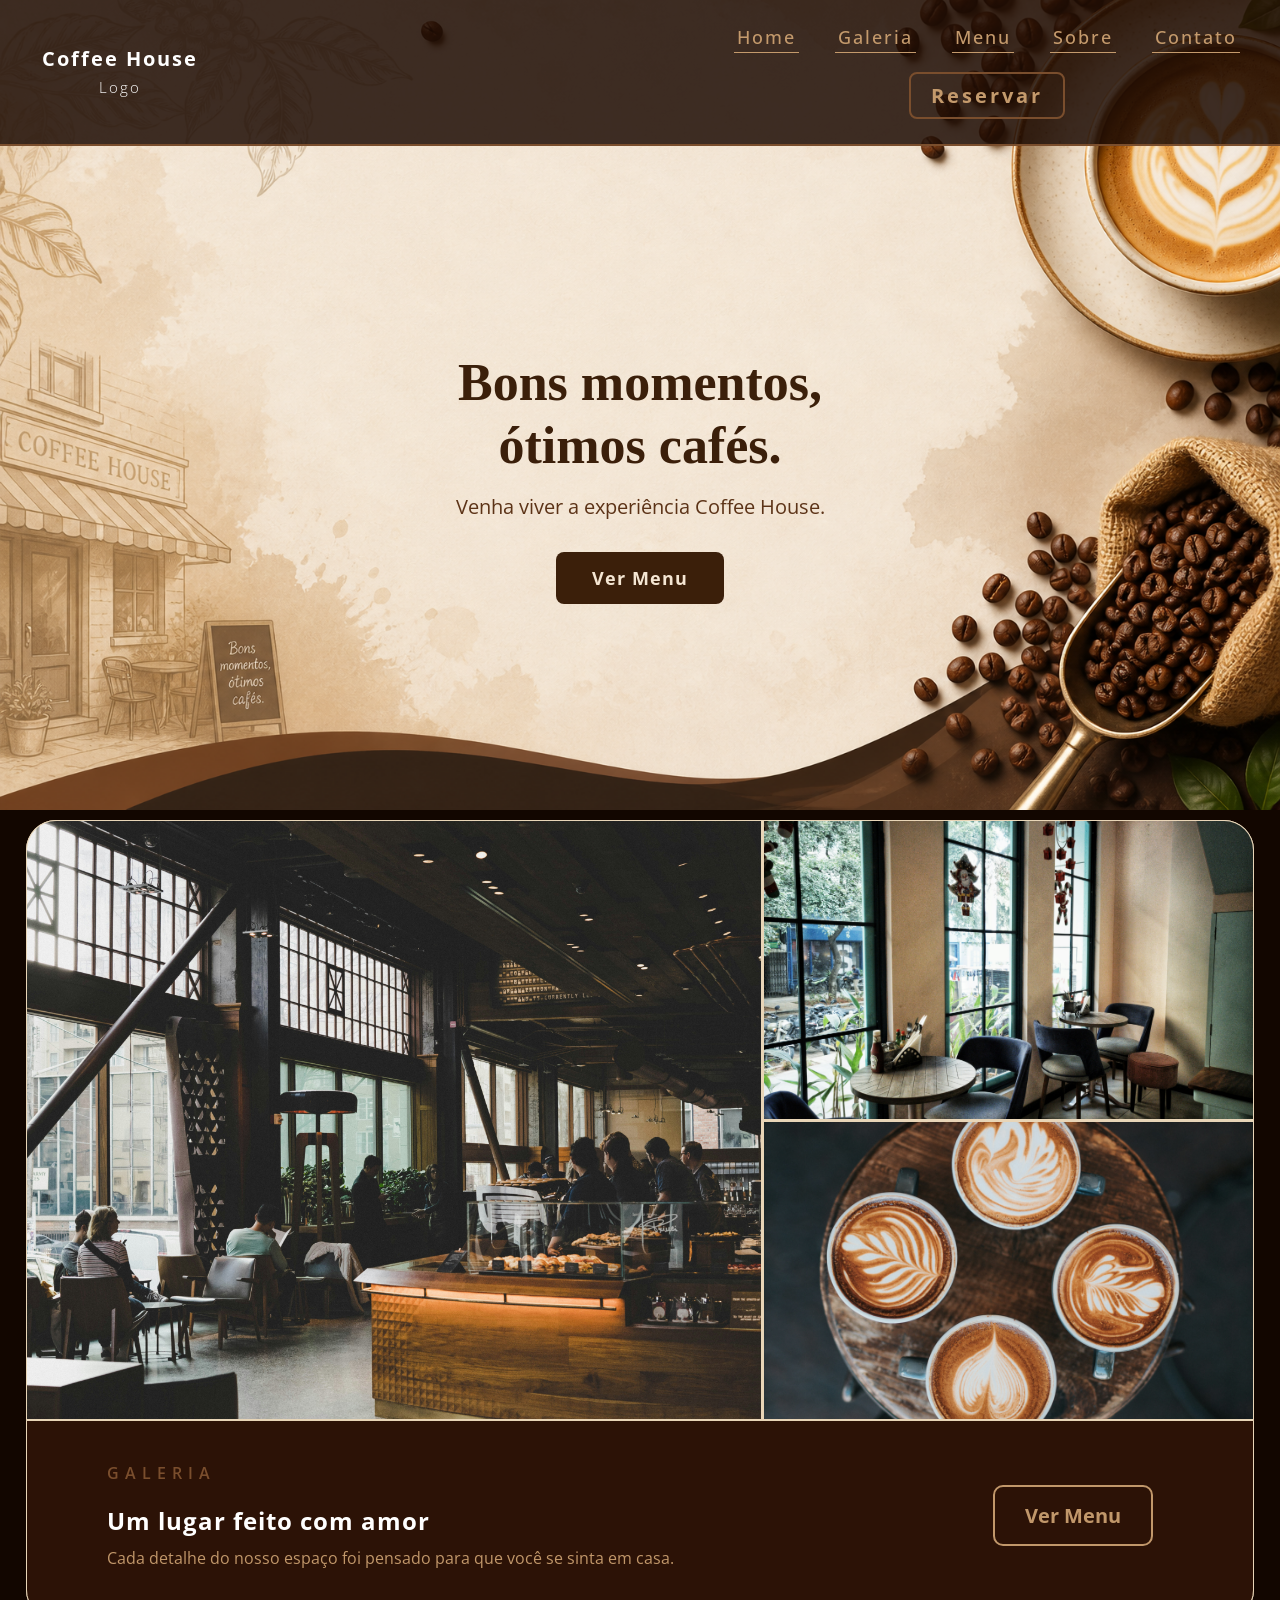
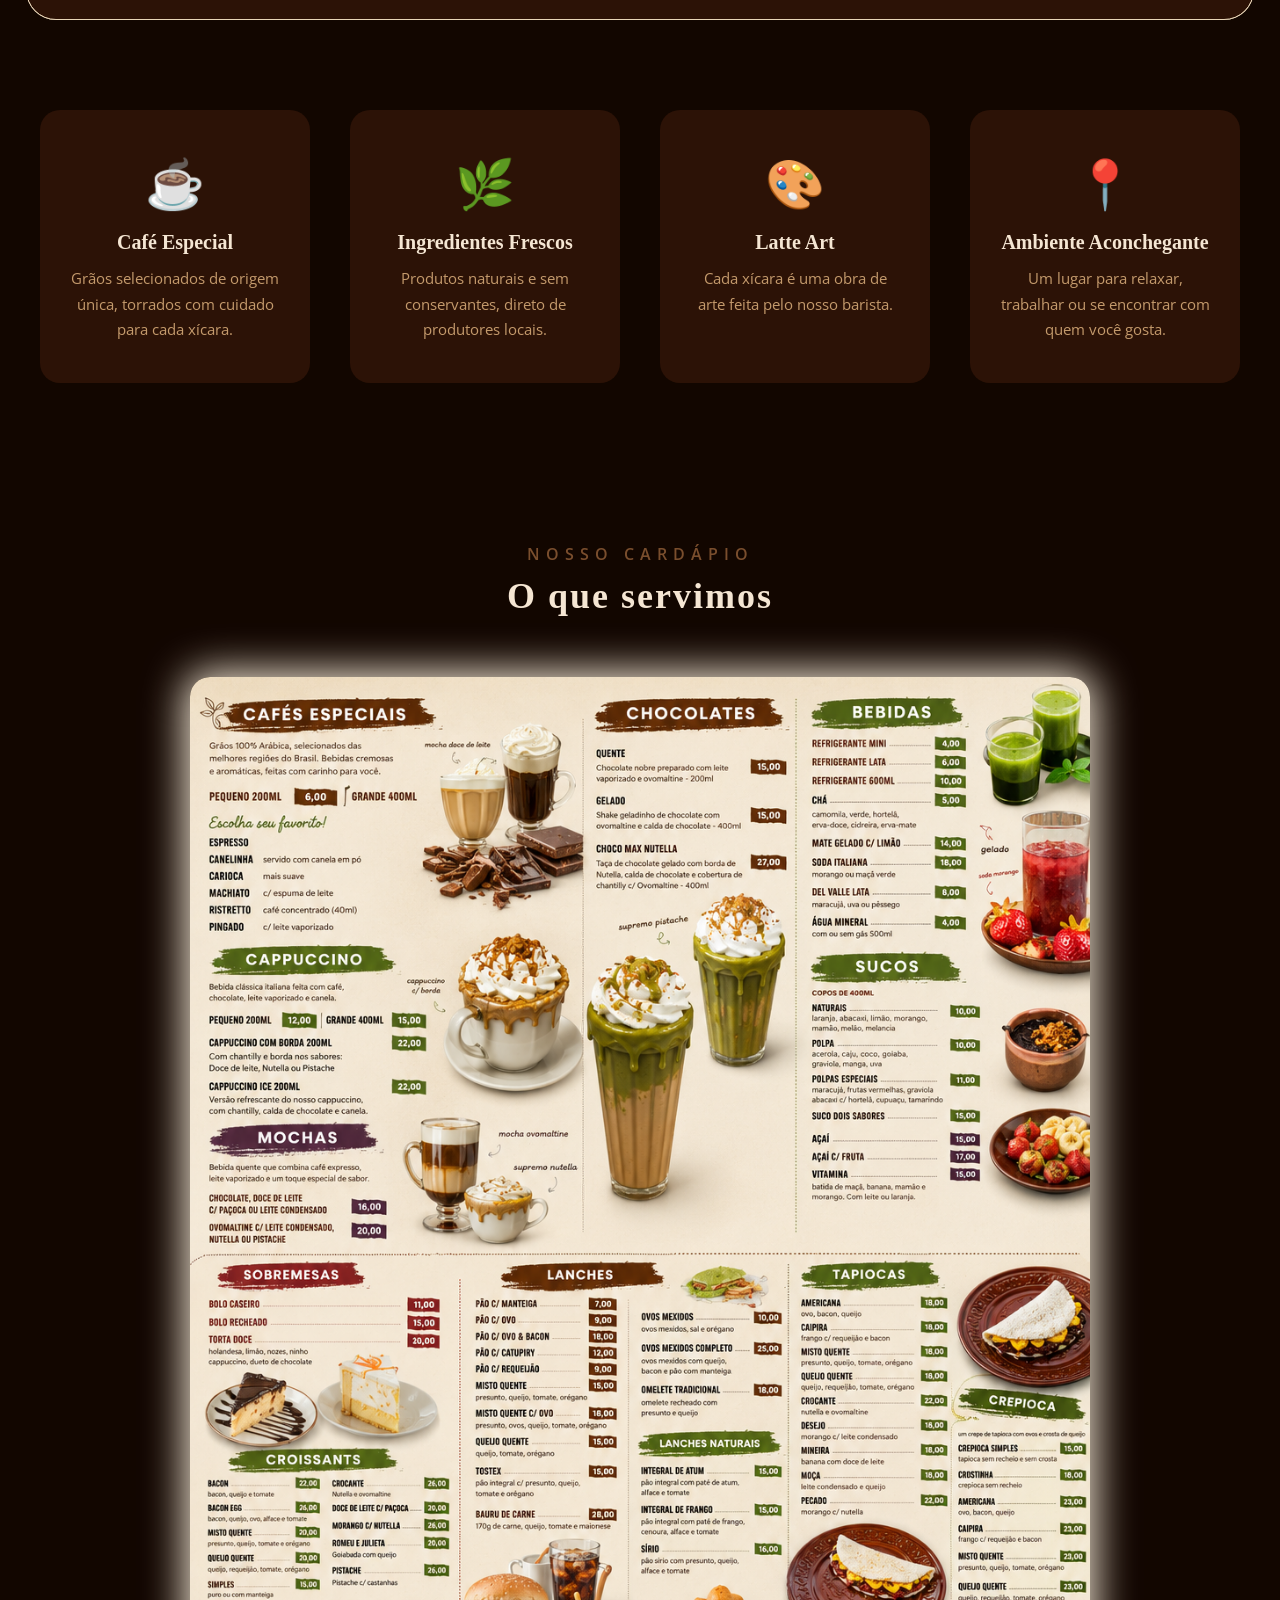
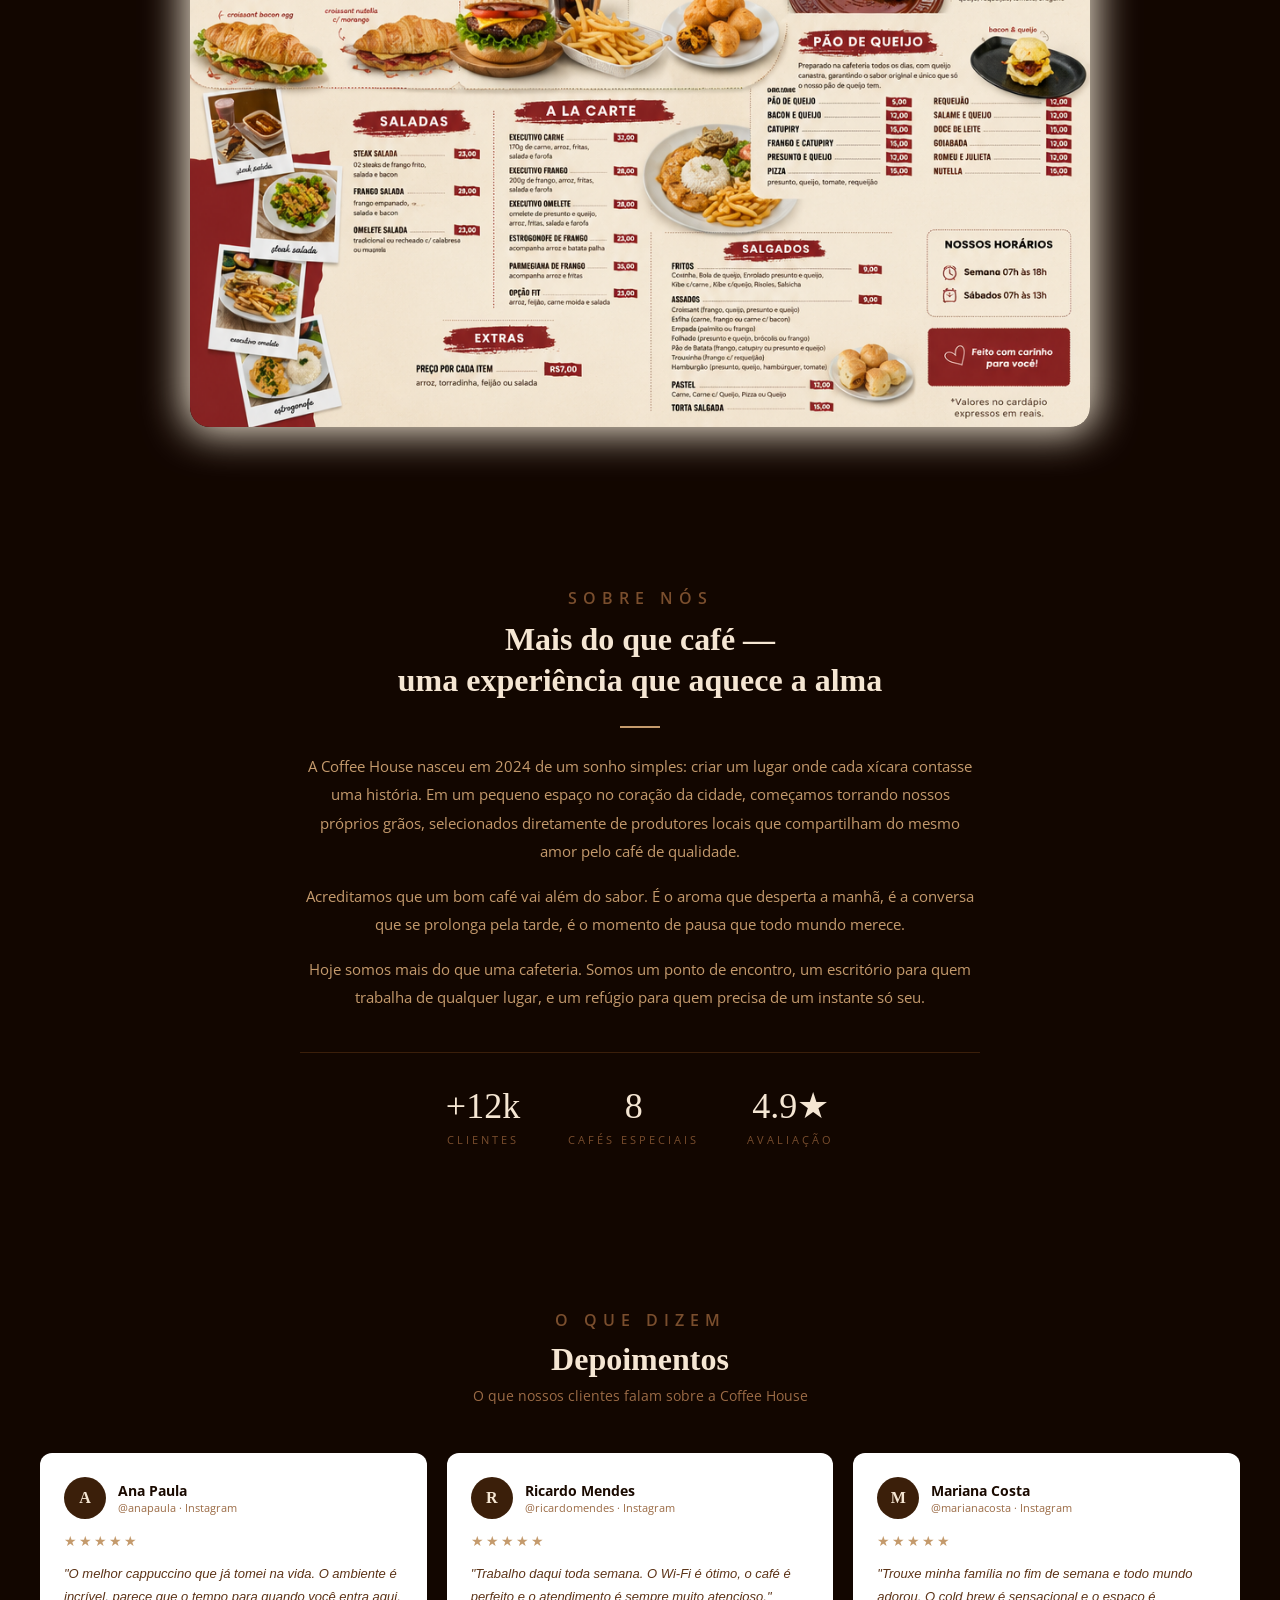
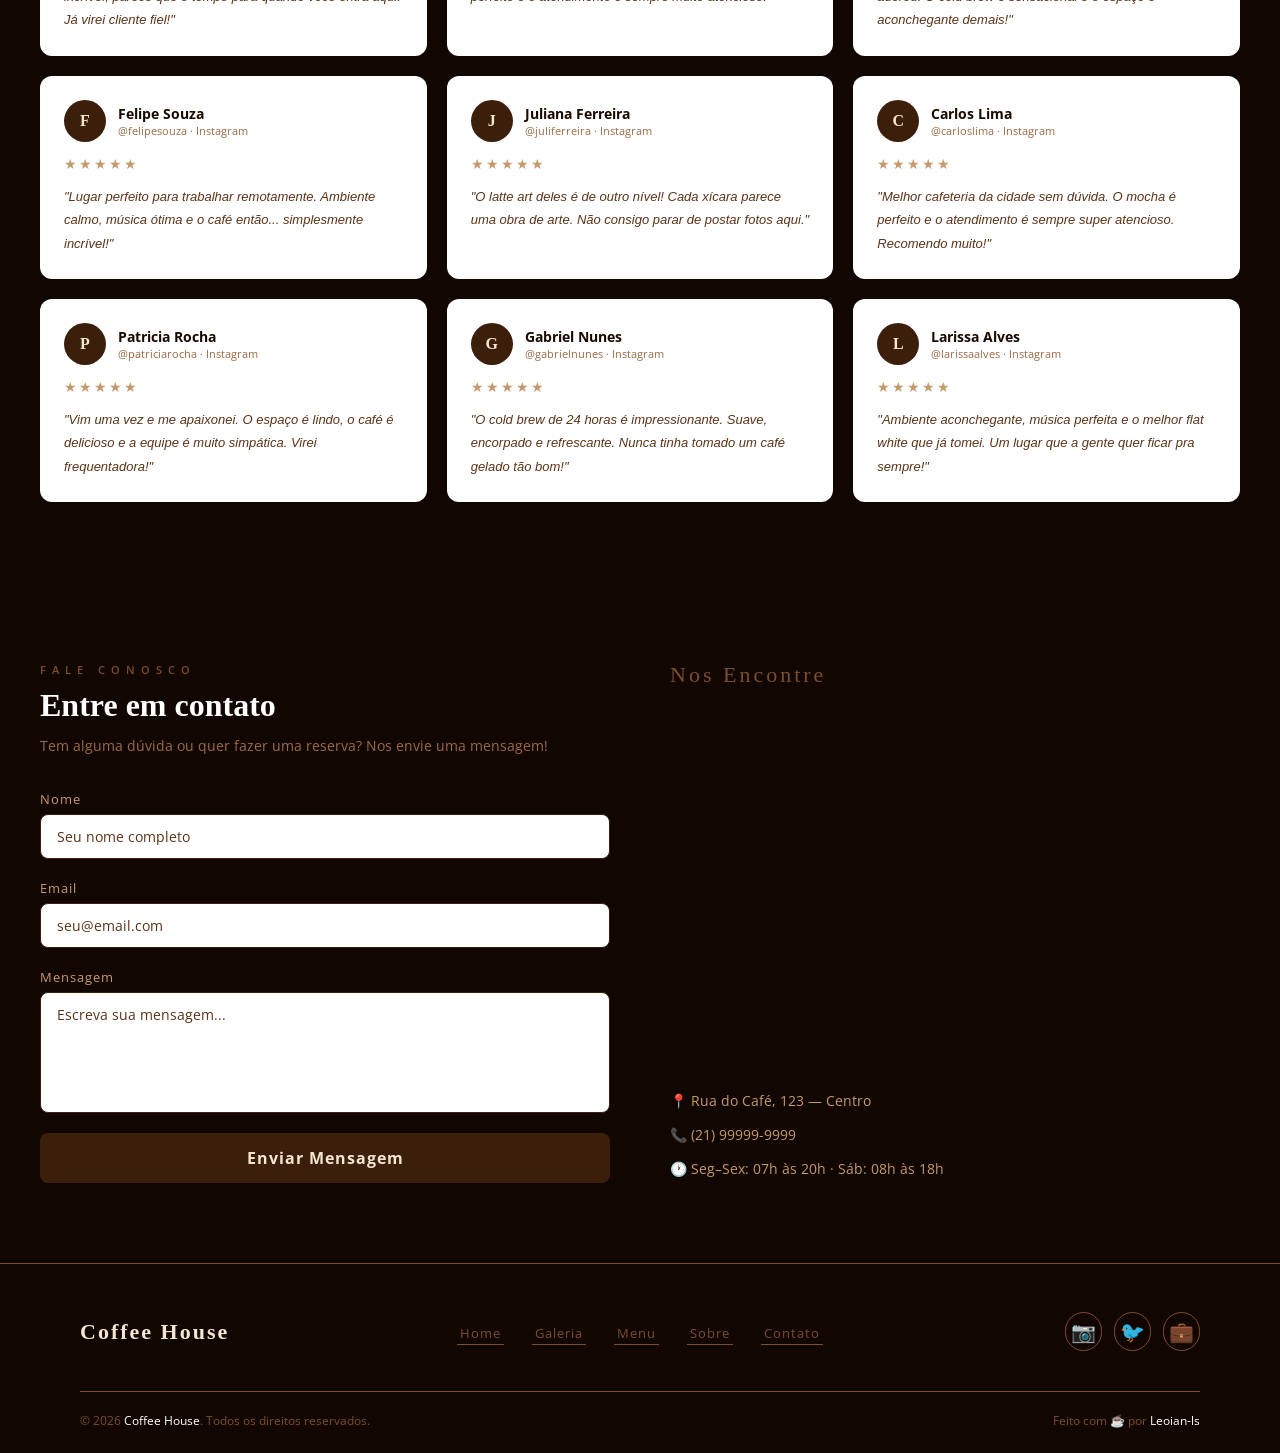
==== commit 34ed0722: "feat: add contact form, maps and responsive improvements" ====
--- a/index.html
+++ b/index.html
@@ -28,7 +28,7 @@
                             <li><a href="#ambience">Galeria</a></li>
                             <li><a href="#menu">Menu</a></li>
                             <li><a href="#about">Sobre</a></li>
-                            <li><a href="#contato">Contato</a></li>
+                            <li><a href="#contact">Contato</a></li>
                         </ul>
                     </div>
                     <a href="#" class="btn-reservar">Reservar</a>
@@ -254,28 +254,69 @@
             </div>
         </section>
 
+        <section id="contact">
+            <div class="contact-container">
+                <div class="contact-form">
+                    <span class="contact-tag">FALE CONOSCO</span>
+                    <h2>Entre em contato</h2>
+                    <p>Tem alguma dúvida ou quer fazer uma reserva? Nos envie uma mensagem!</p>
+
+                    <form>
+                        <div class="form-group">
+                            <label for="nome">Nome</label>
+                            <input type="text" id="nome" placeholder="Seu nome completo">
+                        </div>
+
+                        <div class="form-group">
+                            <label for="email">Email</label>
+                            <input type="email" id="email" placeholder="seu@email.com">
+                        </div>
+
+                        <div class="form-group">
+                            <label for="mensagem">Mensagem</label>
+                            <textarea id="mensagem" rows="5" placeholder="Escreva sua mensagem..."></textarea>
+                        </div>
+
+                        <button type="submit" class="btn-enviar">Enviar Mensagem</button>
+                    </form>
+                </div>
+
+                <div class="contact-map">
+                    <p class="map-title">Nos Encontre</p>
+                    <iframe src="https://www.google.com/maps/embed?pb=!1m14!1m12!1m3!1d10827.45301483419!2d-39.58949871091911!3d-16.369747800803346!2m3!1f0!2f0!3f0!3m2!1i1024!2i768!4f13.1!5e0!3m2!1spt-BR!2sbr!4v1778448190733!5m2!1spt-BR!2sbr" allowfullscreen="" loading="lazy" referrerpolicy="no-referrer-when-downgrade"></iframe>
+
+                    <div class="contact-info">
+                        <p>📍 Rua do Café, 123 — Centro</p>
+                        <p>📞 (21) 99999-9999</p>
+                        <p>🕐 Seg–Sex: 07h às 20h · Sáb: 08h às 18h</p>
+                    </div>
+                </div>
+            </div>
+        </section>
+
         <footer>
             <div class="footer-top">
                 <p class="footer-logo">Coffee House</p>
                 <ul class="footer-nav">
-                <li><a href="#">Home</a></li>
-                <li><a href="#ambience">Galeria</a></li>
-                <li><a href="#menu">Menu</a></li>
-                <li><a href="#about">Sobre</a></li>
-                <li><a href="#contato">Contato</a></li>
+                    <li><a href="#">Home</a></li>
+                    <li><a href="#ambience">Galeria</a></li>
+                    <li><a href="#menu">Menu</a></li>
+                    <li><a href="#about">Sobre</a></li>
+                    <li><a href="#contact">Contato</a></li>
                 </ul>
+
                 <div class="footer-social">
-                <span>📷</span>
-                <span>🐦</span>
-                <span>💼</span>
+                    <span>📷</span>
+                    <span>🐦</span>
+                    <span>💼</span>
                 </div>
             </div>
 
             <hr class="footer-divider">
 
             <div class="footer-bottom">
-                <p>© 2025 <span>Coffee House</span>. Todos os direitos reservados.</p>
-                <p>Feito com ☕ por <span>Leonardo</span></p>
+                <p>© 2026 <span>Coffee House</span>. Todos os direitos reservados.</p>
+                <p>Feito com ☕ por <span>Leoian-ls</span></p>
             </div>
         </footer>
     </body>
--- a/css/style.css
+++ b/css/style.css
@@ -7,7 +7,7 @@
 
 html, body{
     height: 100%;
-    background-color: #1a0a00;
+    background-color: #120600;
     scroll-behavior: smooth;
 }
 
@@ -155,7 +155,7 @@
 
 /* ===== GALLERY ===== */
 #ambience{
-    background-color: #1a0a00;
+    background-color: #120600;
     margin: 10px 2%;
 }
 
@@ -249,7 +249,7 @@
 
 /* ===== DIFFERENCES ===== */
 #differences{
-    background-color: #1A0A00;
+    background-color: #120600;
     padding: 80px 40px;
 }
 
@@ -296,7 +296,7 @@
 
 /* ===== MENU ===== */
 #menu{
-    background-color: #1A0A00;
+    background-color: #120600;
     padding: 80px 40px;
     text-align: center;
 }
@@ -329,7 +329,6 @@
 
 /* ===== ABOUT ===== */
 #about{
-    background: #3B1F0A;
     position: relative;
     padding: 80px 60px;
     text-align: center;
@@ -339,7 +338,7 @@
 .about-overlay{
     position: absolute;
     inset: 0;
-    background: rgba(10, 4, 0, 0.72);
+    background: #120600;
 }
 
 .about-content{
@@ -492,11 +491,136 @@
     font-style: italic;
 }
 
+/* ===== CONTACT ===== */
+#contact{
+    background-color: #120600;
+    padding: 80px 40px;
+}
+
+.contact-container{
+    max-width: 1280px;
+    margin: 0 auto;
+    display: grid;
+    grid-template-columns: 1fr 1fr;
+    gap: 60px;
+    align-items: start;
+}
+
+.contact-tag{
+    font-size: 11px;
+    color: #7A4E2D;
+    letter-spacing: 6px;
+    font-weight: 600;
+    display: block;
+    margin-bottom: 10px;
+}
+
+.contact-form h2{
+    font-family: Georgia, serif;
+    font-size: 32px;
+    color: white;
+    margin-bottom: 10px;
+}
+
+.contact-form > p{
+    font-size: 14px;
+    color: #9B6B45;
+    margin-bottom: 32px;
+    line-height: 1.7;
+}
+
+.form-group{
+    display: flex;
+    flex-direction: column;
+    gap: 6px;
+    margin-bottom: 20px;
+}
+
+.form-group label{
+    font-size: 13px;
+    color: #C49A6C;
+    letter-spacing: 1px;
+}
+
+.form-group input,
+.form-group textarea{
+    background: white;
+    border: 1px solid #3B1F0A;
+    border-radius: 8px;
+    padding: 12px 16px;
+    font-size: 14px;
+    cursor: text;
+    color: #3B1F0A;
+    outline: none;
+    transition: border 0.3s;
+    font-family: "Open Sans", sans-serif;
+    resize: none;
+}
+
+.form-group input::placeholder,
+.form-group textarea::placeholder{
+    color: #5C3317;
+}
+
+.form-group input:focus,
+.form-group textarea:focus{
+    border-color: #7A4E2D;
+}
+
+.btn-enviar{
+    width: 100%;
+    background: #3B1F0A;
+    color: #F5E6D3;
+    border: none;
+    padding: 14px;
+    border-radius: 8px;
+    font-size: 16px;
+    font-weight: 700;
+    letter-spacing: 1px;
+    cursor: pointer;
+    transition: 0.3s ease;
+}
+
+.btn-enviar:hover{
+    background: linear-gradient(90deg,
+        rgba(59, 31, 10, 1) 0%,
+        rgba(133, 83, 45, 1) 50%,
+        rgba(59, 31, 10, 1) 100%);
+}
+
+.contact-map iframe{
+    width: 100%;
+    height: 360px;
+    border-radius: 12px;
+    border: none;
+    margin-bottom: 20px;
+}
+
+.map-title{
+    font-family: Georgia, serif;
+    font-size: 22px;
+    color: #7A4E2D;
+    margin-bottom: 16px;
+    letter-spacing: 3px;
+}
+
+.contact-info{
+    display: flex;
+    flex-direction: column;
+    gap: 10px;
+}
+
+.contact-info p{
+    font-size: 14px;
+    color: #C49A6C;
+    line-height: 1.7;
+}
+
 /* ===== FOOTER ===== */
 footer{
     background: #120600;
     padding: 48px 80px 24px;
-    border-top: 2px solid #7A4E2D;
+    border-top: 1px solid #7A4E2D;
 }
 
 .footer-top{
@@ -518,6 +642,8 @@
     list-style: none;
     display: flex;
     gap: 28px;
+    justify-content: center;
+    flex-wrap: wrap;
 }
 
 .footer-nav li a{
@@ -525,11 +651,15 @@
     color: #7A4E2D;
     text-decoration: none;
     letter-spacing: 1px;
-    transition: color 0.2s;
+    transition: color 0.3s;
+    padding: 2px 3px;
+    border-bottom: 1px solid #7A4E2D;
 }
 
 .footer-nav li a:hover{
     color: #C49A6C;
+    border-bottom: 1px solid white;
+    box-shadow: 0 10px 8px -8px rgba(255, 255, 255, 0.5);
 }
 
 .footer-social{
@@ -537,6 +667,21 @@
     gap: 12px;
     font-size: 20px;
     cursor: pointer;
+}
+
+.footer-social span:first-child{
+    margin-left: 15px;
+}
+
+.footer-social span{
+    padding: 5px;
+    border: 1.5px solid #7a4f2d;
+    border-radius: 50px;
+}
+
+.footer-social span:hover{
+    border: 1.5px solid white;
+    box-shadow: 0 0 10px 1px white;
 }
 
 .footer-divider{
@@ -553,11 +698,11 @@
 
 .footer-bottom p{
     font-size: 12px;
-    color: #3B1F0A;
+    color: #7a4f2d;
 }
 
 .footer-bottom p span{
-    color: #7A4E2D;
+    color: white;
 }
 
 /* ===== MEDIA QUERY ===== */
@@ -577,6 +722,19 @@
 @media (max-width: 800px){
     .btn-reservar{
         margin-right: 10px;
+    }
+
+    .footer-top{
+        text-align: center;
+        flex-direction: column;
+    }
+
+    .footer-nav, .footer-social{
+        margin-top: 20px;
+    }
+
+    .footer-divider{
+        margin-top: -20px;
     }
 }
 
@@ -622,6 +780,10 @@
     .test-grid{
         grid-template-columns: repeat(2, 1fr);
     }
+
+    .contact-container {
+        grid-template-columns: 1fr;
+    }
 }
 
 @media (max-width: 630px){
